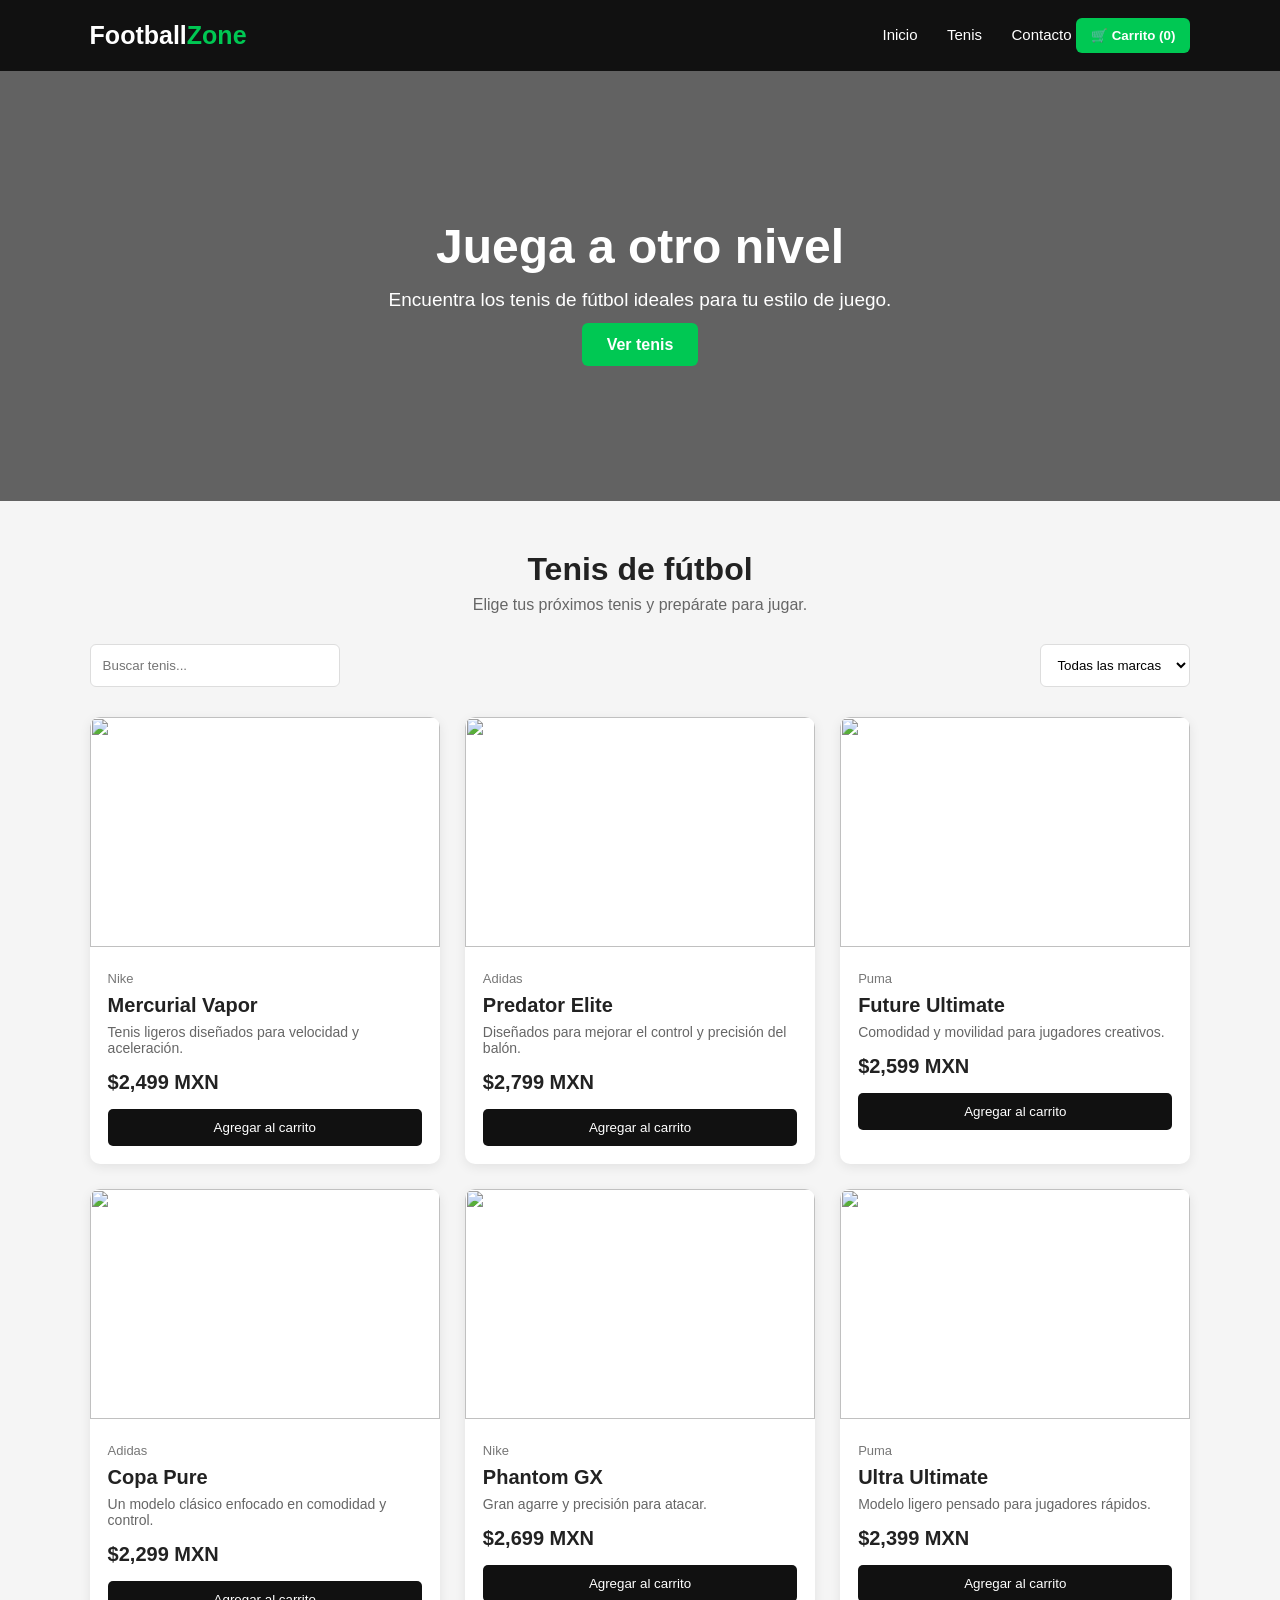
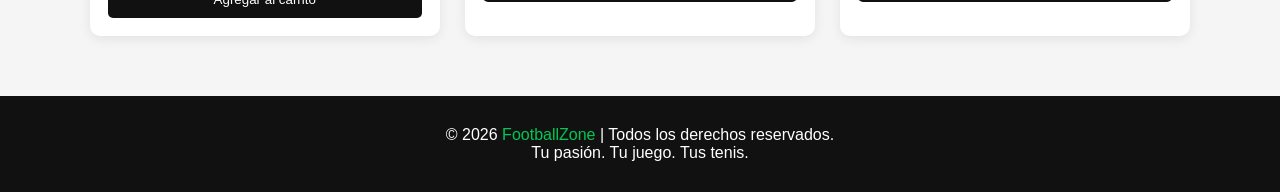
==== index.html @ 79f93917 "index.html" ====
<!DOCTYPE html>
<html lang="es">
<head>
    <meta charset="UTF-8">
    <meta name="viewport" content="width=device-width, initial-scale=1.0">
    <title>Football Zone | Tenis de Fútbol</title>

    <style>
        * {
            margin: 0;
            padding: 0;
            box-sizing: border-box;
            font-family: Arial, Helvetica, sans-serif;
        }

        body {
            background-color: #f5f5f5;
            color: #222;
        }

        /* NAVBAR */
        header {
            background-color: #111;
            color: white;
            padding: 18px 7%;
            display: flex;
            justify-content: space-between;
            align-items: center;
            position: sticky;
            top: 0;
            z-index: 100;
        }

        .logo {
            font-size: 25px;
            font-weight: bold;
        }

        .logo span {
            color: #00c853;
        }

        nav a {
            color: white;
            text-decoration: none;
            margin-left: 25px;
            font-size: 15px;
        }

        nav a:hover {
            color: #00c853;
        }

        .cart-button {
            background-color: #00c853;
            border: none;
            color: white;
            padding: 10px 15px;
            border-radius: 6px;
            cursor: pointer;
            font-weight: bold;
        }

        /* HERO */
        .hero {
            background: linear-gradient(rgba(0,0,0,.6), rgba(0,0,0,.6)),
            url("https://images.unsplash.com/photo-1579952363873-27f3bade9f55?auto=format&fit=crop&w=1600&q=80");

            background-size: cover;
            background-position: center;
            height: 430px;

            display: flex;
            align-items: center;
            justify-content: center;
            text-align: center;
            color: white;
        }

        .hero-content h1 {
            font-size: 48px;
            margin-bottom: 15px;
        }

        .hero-content p {
            font-size: 19px;
            margin-bottom: 25px;
        }

        .hero-button {
            background-color: #00c853;
            color: white;
            padding: 13px 25px;
            border: none;
            border-radius: 6px;
            text-decoration: none;
            font-weight: bold;
        }

        /* PRODUCTOS */
        .container {
            width: 86%;
            max-width: 1200px;
            margin: 50px auto;
        }

        .section-title {
            text-align: center;
            margin-bottom: 30px;
        }

        .section-title h2 {
            font-size: 32px;
        }

        .section-title p {
            color: #666;
            margin-top: 8px;
        }

        /* FILTROS */
        .filters {
            display: flex;
            justify-content: space-between;
            gap: 15px;
            margin-bottom: 30px;
            flex-wrap: wrap;
        }

        .filters input,
        .filters select {
            padding: 12px;
            border: 1px solid #ddd;
            border-radius: 6px;
            background: white;
        }

        .filters input {
            width: 250px;
        }

        /* GRID */
        .products {
            display: grid;
            grid-template-columns: repeat(3, 1fr);
            gap: 25px;
        }

        .product {
            background-color: white;
            border-radius: 10px;
            overflow: hidden;
            box-shadow: 0 3px 12px rgba(0,0,0,.08);
            transition: .3s;
        }

        .product:hover {
            transform: translateY(-5px);
        }

        .product img {
            width: 100%;
            height: 230px;
            object-fit: cover;
        }

        .product-info {
            padding: 18px;
        }

        .brand {
            color: #777;
            font-size: 13px;
        }

        .product h3 {
            margin: 7px 0;
            font-size: 20px;
        }

        .description {
            color: #666;
            font-size: 14px;
            margin-bottom: 15px;
        }

        .price {
            font-size: 20px;
            font-weight: bold;
            margin-bottom: 15px;
        }

        .add-button {
            width: 100%;
            padding: 11px;
            background-color: #111;
            color: white;
            border: none;
            border-radius: 5px;
            cursor: pointer;
        }

        .add-button:hover {
            background-color: #00c853;
        }

        /* CARRITO */
        .cart {
            position: fixed;
            right: -400px;
            top: 0;
            width: 360px;
            height: 100%;
            background: white;
            z-index: 200;
            padding: 25px;
            box-shadow: -4px 0 15px rgba(0,0,0,.2);
            transition: .3s;
            overflow-y: auto;
        }

        .cart.active {
            right: 0;
        }

        .cart-header {
            display: flex;
            justify-content: space-between;
            align-items: center;
            margin-bottom: 25px;
        }

        .close-cart {
            background: none;
            border: none;
            font-size: 25px;
            cursor: pointer;
        }

        .cart-item {
            border-bottom: 1px solid #ddd;
            padding: 15px 0;
        }

        .cart-item h4 {
            margin-bottom: 7px;
        }

        .remove {
            background: #e53935;
            color: white;
            border: none;
            padding: 5px 9px;
            border-radius: 4px;
            cursor: pointer;
            margin-top: 8px;
        }

        .cart-total {
            font-size: 22px;
            font-weight: bold;
            margin: 25px 0;
        }

        .checkout {
            width: 100%;
            padding: 13px;
            border: none;
            background: #00c853;
            color: white;
            font-weight: bold;
            border-radius: 6px;
            cursor: pointer;
        }

        /* FOOTER */
        footer {
            background-color: #111;
            color: white;
            text-align: center;
            padding: 30px;
            margin-top: 60px;
        }

        footer span {
            color: #00c853;
        }

        /* RESPONSIVE */
        @media (max-width: 900px) {
            .products {
                grid-template-columns: repeat(2, 1fr);
            }
        }

        @media (max-width: 600px) {
            header {
                flex-direction: column;
                gap: 15px;
            }

            nav a {
                margin: 0 7px;
            }

            .hero-content h1 {
                font-size: 34px;
            }

            .products {
                grid-template-columns: 1fr;
            }

            .filters input {
                width: 100%;
            }

            .cart {
                width: 100%;
            }
        }
    </style>
</head>

<body>

    <!-- NAVBAR -->
    <header>
        <div class="logo">
            Football<span>Zone</span>
        </div>

        <nav>
            <a href="#inicio">Inicio</a>
            <a href="#productos">Tenis</a>
            <a href="#contacto">Contacto</a>
            <button class="cart-button" onclick="openCart()">
                🛒 Carrito (<span id="cart-count">0</span>)
            </button>
        </nav>
    </header>

    <!-- HERO -->
    <section class="hero" id="inicio">
        <div class="hero-content">
            <h1>Juega a otro nivel</h1>
            <p>Encuentra los tenis de fútbol ideales para tu estilo de juego.</p>
            <a href="#productos" class="hero-button">
                Ver tenis
            </a>
        </div>
    </section>

    <!-- PRODUCTOS -->
    <main class="container" id="productos">

        <div class="section-title">
            <h2>Tenis de fútbol</h2>
            <p>Elige tus próximos tenis y prepárate para jugar.</p>
        </div>

        <!-- FILTROS -->
        <div class="filters">

            <input
                type="text"
                id="search"
                placeholder="Buscar tenis..."
                onkeyup="filterProducts()"
            >

            <select id="brandFilter" onchange="filterProducts()">
                <option value="all">Todas las marcas</option>
                <option value="Nike">Nike</option>
                <option value="Adidas">Adidas</option>
                <option value="Puma">Puma</option>
            </select>

        </div>

        <!-- PRODUCTOS -->
        <div class="products" id="product-list">

            <div class="product" data-brand="Nike" data-name="Mercurial Vapor">
                <img src="https://images.unsplash.com/photo-1511886929837-354d827aae26?auto=format&fit=crop&w=800&q=80">

                <div class="product-info">
                    <span class="brand">Nike</span>
                    <h3>Mercurial Vapor</h3>

                    <p class="description">
                        Tenis ligeros diseñados para velocidad y aceleración.
                    </p>

                    <div class="price">$2,499 MXN</div>

                    <button class="add-button"
                        onclick="addToCart('Nike Mercurial Vapor', 2499)">
                        Agregar al carrito
                    </button>
                </div>
            </div>


            <div class="product" data-brand="Adidas" data-name="Predator Elite">
                <img src="https://images.unsplash.com/photo-1517466787929-bc90951d0974?auto=format&fit=crop&w=800&q=80">

                <div class="product-info">
                    <span class="brand">Adidas</span>
                    <h3>Predator Elite</h3>

                    <p class="description">
                        Diseñados para mejorar el control y precisión del balón.
                    </p>

                    <div class="price">$2,799 MXN</div>

                    <button class="add-button"
                        onclick="addToCart('Adidas Predator Elite', 2799)">
                        Agregar al carrito
                    </button>
                </div>
            </div>


            <div class="product" data-brand="Puma" data-name="Future Ultimate">
                <img src="https://images.unsplash.com/photo-1553778263-73a83bab9b0c?auto=format&fit=crop&w=800&q=80">

                <div class="product-info">
                    <span class="brand">Puma</span>
                    <h3>Future Ultimate</h3>

                    <p class="description">
                        Comodidad y movilidad para jugadores creativos.
                    </p>

                    <div class="price">$2,599 MXN</div>

                    <button class="add-button"
                        onclick="addToCart('Puma Future Ultimate', 2599)">
                        Agregar al carrito
                    </button>
                </div>
            </div>


            <div class="product" data-brand="Adidas" data-name="Copa Pure">
                <img src="https://images.unsplash.com/photo-1551958219-acbc608c6377?auto=format&fit=crop&w=800&q=80">

                <div class="product-info">
                    <span class="brand">Adidas</span>
                    <h3>Copa Pure</h3>

                    <p class="description">
                        Un modelo clásico enfocado en comodidad y control.
                    </p>

                    <div class="price">$2,299 MXN</div>

                    <button class="add-button"
                        onclick="addToCart('Adidas Copa Pure', 2299)">
                        Agregar al carrito
                    </button>
                </div>
            </div>


            <div class="product" data-brand="Nike" data-name="Phantom GX">
                <img src="https://images.unsplash.com/photo-1579952363873-27f3bade9f55?auto=format&fit=crop&w=800&q=80">

                <div class="product-info">
                    <span class="brand">Nike</span>
                    <h3>Phantom GX</h3>

                    <p class="description">
                        Gran agarre y precisión para atacar.
                    </p>

                    <div class="price">$2,699 MXN</div>

                    <button class="add-button"
                        onclick="addToCart('Nike Phantom GX', 2699)">
                        Agregar al carrito
                    </button>
                </div>
            </div>


            <div class="product" data-brand="Puma" data-name="Ultra Ultimate">
                <img src="https://images.unsplash.com/photo-1431324155629-1a6deb1dec8d?auto=format&fit=crop&w=800&q=80">

                <div class="product-info">
                    <span class="brand">Puma</span>
                    <h3>Ultra Ultimate</h3>

                    <p class="description">
                        Modelo ligero pensado para jugadores rápidos.
                    </p>

                    <div class="price">$2,399 MXN</div>

                    <button class="add-button"
                        onclick="addToCart('Puma Ultra Ultimate', 2399)">
                        Agregar al carrito
                    </button>
                </div>
            </div>

        </div>
    </main>


    <!-- CARRITO -->
    <aside class="cart" id="cart">

        <div class="cart-header">
            <h2>Tu carrito</h2>

            <button class="close-cart" onclick="closeCart()">
                ×
            </button>
        </div>

        <div id="cart-items">
            <p>Tu carrito está vacío.</p>
        </div>

        <div class="cart-total">
            Total: $<span id="cart-total">0</span> MXN
        </div>

        <button class="checkout" onclick="checkout()">
            Finalizar compra
        </button>

    </aside>


    <!-- FOOTER -->
    <footer id="contacto">
        <p>© 2026 <span>FootballZone</span> | Todos los derechos reservados.</p>
        <p>Tu pasión. Tu juego. Tus tenis.</p>
    </footer>


    <script>

        // CARRITO
        let cart = [];

        function addToCart(name, price) {

            cart.push({
                name: name,
                price: price
            });

            updateCart();

            alert(name + " fue agregado al carrito.");
        }


        function updateCart() {

            const cartItems = document.getElementById("cart-items");
            const cartCount = document.getElementById("cart-count");
            const cartTotal = document.getElementById("cart-total");

            cartItems.innerHTML = "";

            let total = 0;

            if (cart.length === 0) {

                cartItems.innerHTML =
                    "<p>Tu carrito está vacío.</p>";

            } else {

                cart.forEach((item, index) => {

                    total += item.price;

                    cartItems.innerHTML += `
                        <div class="cart-item">

                            <h4>${item.name}</h4>

                            <p>$${item.price.toLocaleString()} MXN</p>

                            <button
                                class="remove"
                                onclick="removeFromCart(${index})">
                                Eliminar
                            </button>

                        </div>
                    `;

                });

            }

            cartCount.textContent = cart.length;

            cartTotal.textContent =
                total.toLocaleString();
        }


        function removeFromCart(index) {

            cart.splice(index, 1);

            updateCart();
        }


        function openCart() {

            document
                .getElementById("cart")
                .classList.add("active");

        }


        function closeCart() {

            document
                .getElementById("cart")
                .classList.remove("active");

        }


        function checkout() {

            if (cart.length === 0) {

                alert("Tu carrito está vacío.");

                return;
            }

            alert(
                "¡Gracias por tu compra! ⚽\n\n" +
                "Tu pedido ha sido registrado."
            );

            cart = [];

            updateCart();

            closeCart();
        }


        // BUSCADOR Y FILTRO
        function filterProducts() {

            const search =
                document
                .getElementById("search")
                .value
                .toLowerCase();

            const brand =
                document
                .getElementById("brandFilter")
                .value;

            const products =
                document.querySelectorAll(".product");


            products.forEach(product => {

                const name =
                    product.dataset.name.toLowerCase();

                const productBrand =
                    product.dataset.brand;


                const matchesSearch =
                    name.includes(search);

                const matchesBrand =
                    brand === "all" ||
                    productBrand === brand;


                if (matchesSearch && matchesBrand) {

                    product.style.display = "block";

                } else {

                    product.style.display = "none";

                }

            });

        }

    </script>

</body>
</html>
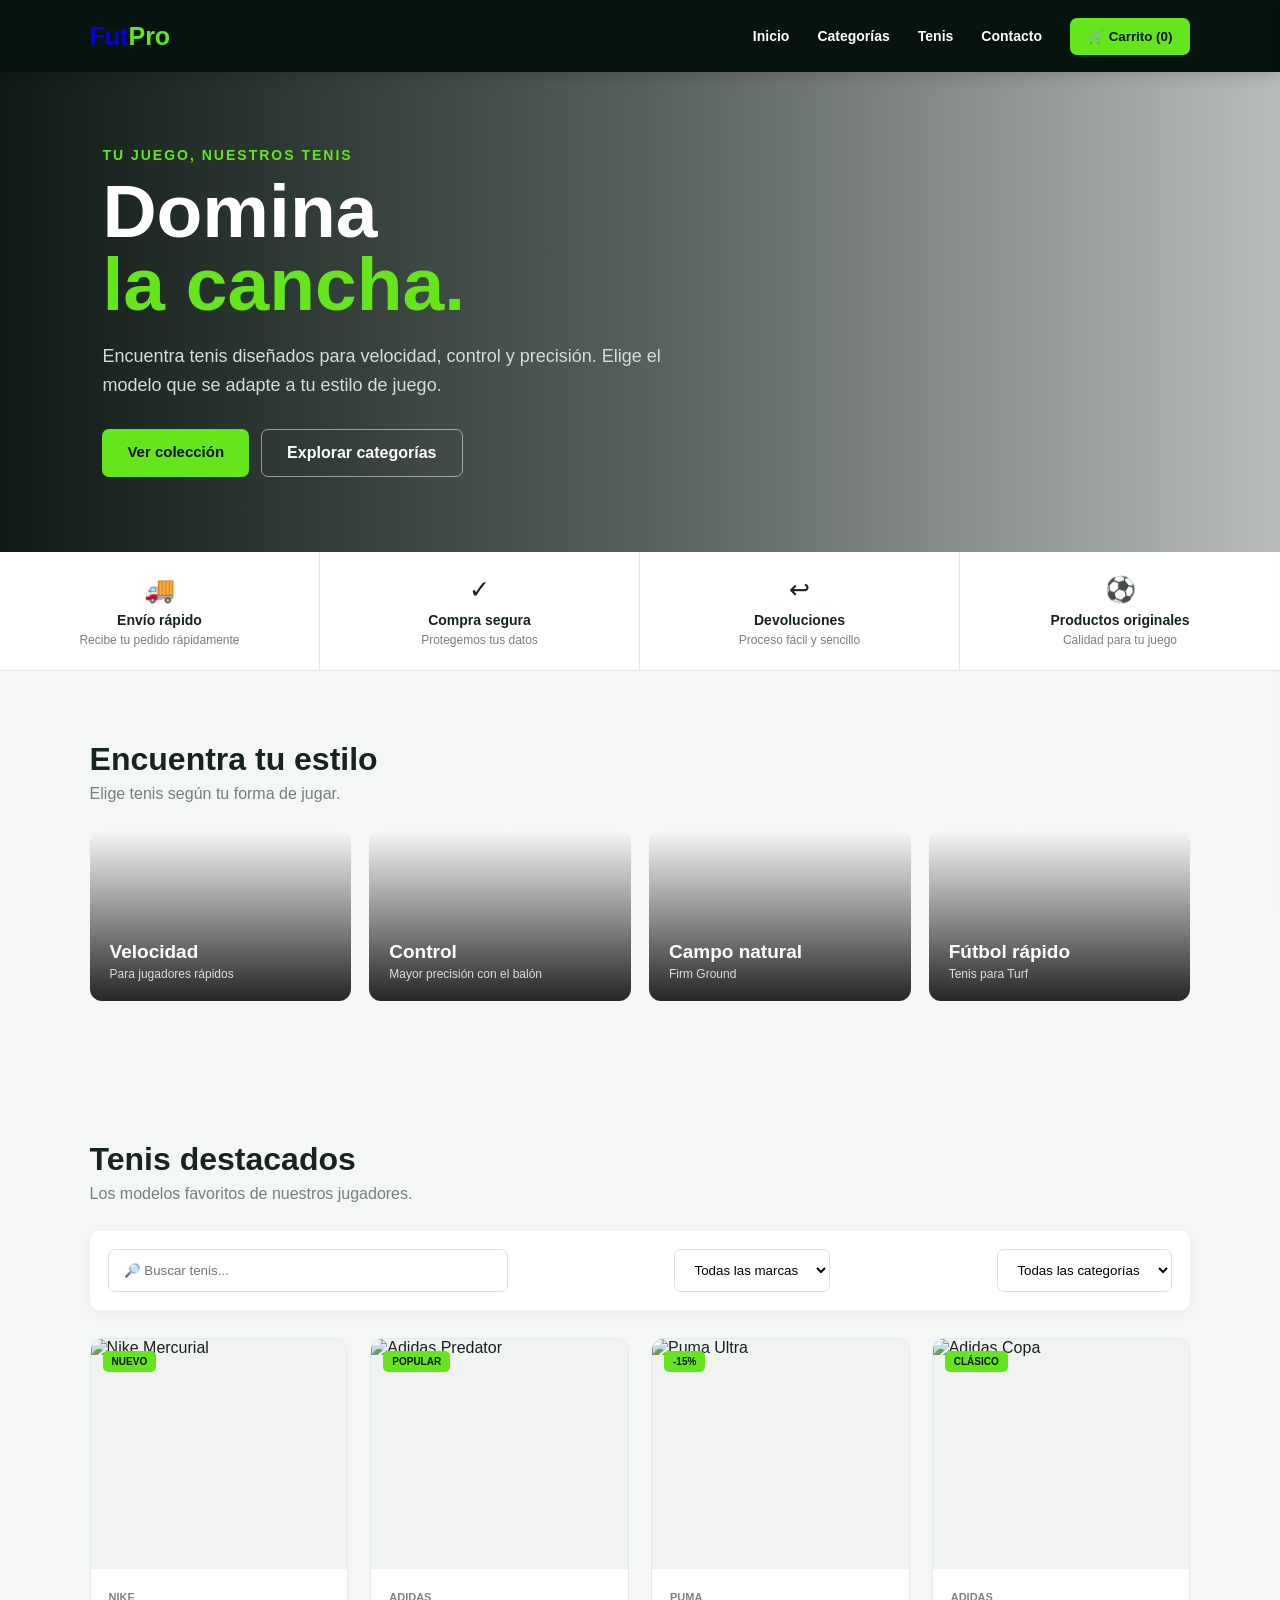
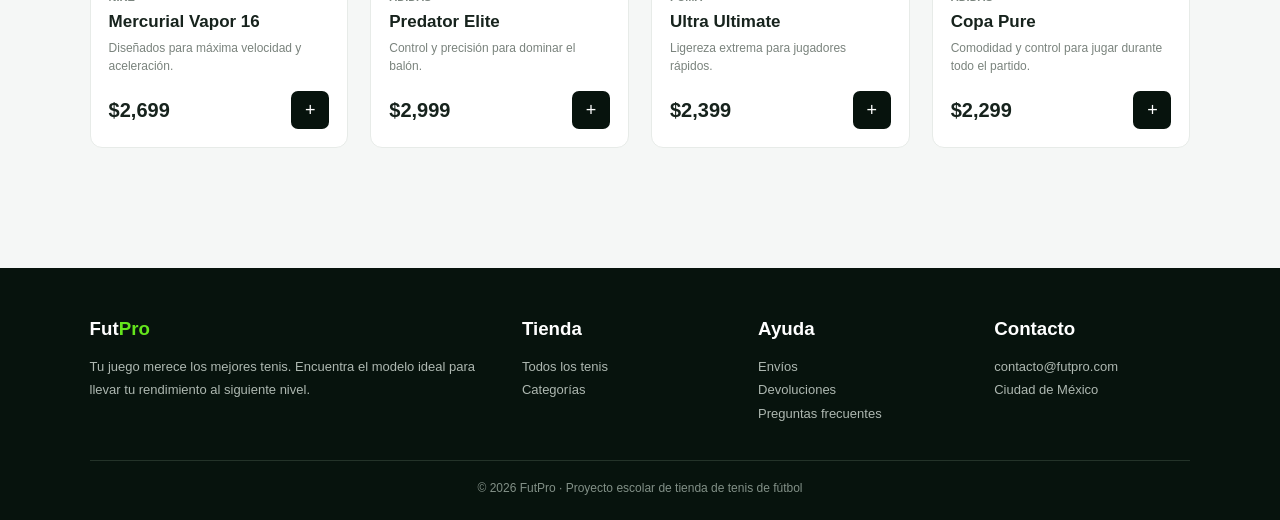
==== commit 27be7a58: "index.html" ====
--- a/index.html
+++ b/index.html
@@ -3,9 +3,15 @@
 <head>
     <meta charset="UTF-8">
     <meta name="viewport" content="width=device-width, initial-scale=1.0">
-    <title>Football Zone | Tenis de Fútbol</title>
+
+    <title>FutPro | Tenis de Fútbol</title>
 
     <style>
+
+        /* =========================
+           CONFIGURACIÓN GENERAL
+        ========================== */
+
         * {
             margin: 0;
             padding: 0;
@@ -13,213 +19,762 @@
             font-family: Arial, Helvetica, sans-serif;
         }
 
+        html {
+            scroll-behavior: smooth;
+        }
+
         body {
-            background-color: #f5f5f5;
-            color: #222;
-        }
-
-        /* NAVBAR */
+            background: #f5f7f6;
+            color: #17231d;
+        }
+
+        button {
+            cursor: pointer;
+        }
+
+        a {
+            text-decoration: none;
+        }
+
+
+        /* =========================
+           NAVBAR
+        ========================== */
+
         header {
-            background-color: #111;
+            height: 72px;
+            background: #07130d;
             color: white;
-            padding: 18px 7%;
+
+            display: flex;
+            align-items: center;
+            justify-content: space-between;
+
+            padding: 0 7%;
+
+            position: sticky;
+            top: 0;
+            z-index: 1000;
+
+            box-shadow: 0 3px 15px rgba(0,0,0,.15);
+        }
+
+        .logo {
+            font-size: 25px;
+            font-weight: 800;
+        }
+
+        .logo span {
+            color: #64e51c;
+        }
+
+        nav {
+            display: flex;
+            align-items: center;
+            gap: 28px;
+        }
+
+        nav a {
+            color: white;
+            font-size: 14px;
+            font-weight: 600;
+        }
+
+        nav a:hover {
+            color: #64e51c;
+        }
+
+        .cart-btn {
+            background: #64e51c;
+            border: none;
+            color: #07130d;
+
+            padding: 11px 18px;
+            border-radius: 7px;
+
+            font-weight: 800;
+        }
+
+        .cart-btn:hover {
+            background: #4dcc0c;
+        }
+
+
+        /* =========================
+           HERO
+        ========================== */
+
+        .hero {
+            min-height: 480px;
+
+            background:
+                linear-gradient(
+                    90deg,
+                    rgba(2,14,8,.95),
+                    rgba(2,14,8,.65),
+                    rgba(2,14,8,.25)
+                ),
+                url("https://images.unsplash.com/photo-1517466787929-bc90951d0974?auto=format&fit=crop&w=1800&q=85");
+
+            background-size: cover;
+            background-position: center;
+
+            display: flex;
+            align-items: center;
+
+            padding: 50px 8%;
+        }
+
+        .hero-content {
+            max-width: 580px;
+            color: white;
+        }
+
+        .hero-small {
+            color: #64e51c;
+            font-size: 14px;
+            font-weight: bold;
+            letter-spacing: 2px;
+            margin-bottom: 12px;
+        }
+
+        .hero h1 {
+            font-size: clamp(42px, 6vw, 75px);
+            line-height: .98;
+            margin-bottom: 20px;
+        }
+
+        .hero h1 span {
+            color: #64e51c;
+        }
+
+        .hero p {
+            color: #d6ddd8;
+            font-size: 18px;
+            line-height: 1.6;
+            margin-bottom: 30px;
+        }
+
+        .hero-buttons {
+            display: flex;
+            gap: 12px;
+            flex-wrap: wrap;
+        }
+
+        .primary-btn {
+            background: #64e51c;
+            color: #07130d;
+
+            border: none;
+            padding: 14px 25px;
+
+            border-radius: 7px;
+
+            font-weight: 800;
+            font-size: 15px;
+        }
+
+        .primary-btn:hover {
+            transform: translateY(-2px);
+            background: #78f631;
+        }
+
+        .secondary-btn {
+            background: transparent;
+            color: white;
+
+            border: 1px solid rgba(255,255,255,.5);
+
+            padding: 14px 25px;
+            border-radius: 7px;
+
+            font-weight: 700;
+        }
+
+
+        /* =========================
+           BENEFICIOS
+        ========================== */
+
+        .benefits {
+            background: white;
+
+            display: grid;
+            grid-template-columns: repeat(4,1fr);
+
+            border-bottom: 1px solid #e5e8e6;
+        }
+
+        .benefit {
+            padding: 23px;
+
+            text-align: center;
+
+            border-right: 1px solid #e5e8e6;
+        }
+
+        .benefit:last-child {
+            border-right: none;
+        }
+
+        .benefit-icon {
+            font-size: 25px;
+            margin-bottom: 8px;
+        }
+
+        .benefit h4 {
+            font-size: 14px;
+            margin-bottom: 5px;
+        }
+
+        .benefit p {
+            color: #758078;
+            font-size: 12px;
+        }
+
+
+        /* =========================
+           CONTENEDOR
+        ========================== */
+
+        .container {
+            width: 86%;
+            max-width: 1250px;
+            margin: auto;
+        }
+
+        .section {
+            padding: 70px 0;
+        }
+
+        .section-header {
             display: flex;
             justify-content: space-between;
-            align-items: center;
-            position: sticky;
-            top: 0;
-            z-index: 100;
-        }
-
-        .logo {
-            font-size: 25px;
-            font-weight: bold;
-        }
-
-        .logo span {
-            color: #00c853;
-        }
-
-        nav a {
-            color: white;
-            text-decoration: none;
-            margin-left: 25px;
-            font-size: 15px;
-        }
-
-        nav a:hover {
-            color: #00c853;
-        }
-
-        .cart-button {
-            background-color: #00c853;
-            border: none;
-            color: white;
-            padding: 10px 15px;
-            border-radius: 6px;
-            cursor: pointer;
-            font-weight: bold;
-        }
-
-        /* HERO */
-        .hero {
-            background: linear-gradient(rgba(0,0,0,.6), rgba(0,0,0,.6)),
-            url("https://images.unsplash.com/photo-1579952363873-27f3bade9f55?auto=format&fit=crop&w=1600&q=80");
+            align-items: end;
+
+            margin-bottom: 28px;
+        }
+
+        .section-header h2 {
+            font-size: 32px;
+        }
+
+        .section-header p {
+            color: #748078;
+            margin-top: 7px;
+        }
+
+
+        /* =========================
+           CATEGORÍAS
+        ========================== */
+
+        .categories {
+            display: grid;
+            grid-template-columns: repeat(4,1fr);
+            gap: 18px;
+        }
+
+        .category {
+            height: 170px;
+
+            border-radius: 12px;
+            overflow: hidden;
+
+            position: relative;
 
             background-size: cover;
             background-position: center;
-            height: 430px;
+
+            display: flex;
+            align-items: end;
+
+            padding: 20px;
+
+            color: white;
+
+            transition: .3s;
+        }
+
+        .category::after {
+            content: "";
+
+            position: absolute;
+            inset: 0;
+
+            background: linear-gradient(
+                transparent,
+                rgba(0,0,0,.85)
+            );
+        }
+
+        .category-content {
+            position: relative;
+            z-index: 2;
+        }
+
+        .category h3 {
+            font-size: 19px;
+            margin-bottom: 4px;
+        }
+
+        .category p {
+            font-size: 12px;
+            color: #ddd;
+        }
+
+        .category:hover {
+            transform: translateY(-5px);
+        }
+
+        .cat-speed {
+            background-image: url("https://images.unsplash.com/photo-1553778263-73a83bab9b0c?auto=format&fit=crop&w=800&q=80");
+        }
+
+        .cat-control {
+            background-image: url("https://images.unsplash.com/photo-1579952363873-27f3bade9f55?auto=format&fit=crop&w=800&q=80");
+        }
+
+        .cat-fg {
+            background-image: url("https://images.unsplash.com/photo-1511886929837-354d827aae26?auto=format&fit=crop&w=800&q=80");
+        }
+
+        .cat-turf {
+            background-image: url("https://images.unsplash.com/photo-1431324155629-1a6deb1dec8d?auto=format&fit=crop&w=800&q=80");
+        }
+
+
+        /* =========================
+           FILTROS
+        ========================== */
+
+        .filters {
+            background: white;
+
+            padding: 18px;
+
+            border-radius: 10px;
+
+            display: flex;
+            justify-content: space-between;
+            gap: 15px;
+
+            margin-bottom: 28px;
+
+            box-shadow: 0 3px 15px rgba(0,0,0,.04);
+        }
+
+        .search {
+            flex: 1;
+            max-width: 400px;
+
+            border: 1px solid #dce2de;
+            border-radius: 7px;
+
+            padding: 12px 15px;
+
+            outline: none;
+        }
+
+        .search:focus {
+            border-color: #64e51c;
+        }
+
+        .filter {
+            border: 1px solid #dce2de;
+            background: white;
+
+            border-radius: 7px;
+
+            padding: 12px 15px;
+        }
+
+
+        /* =========================
+           PRODUCTOS
+        ========================== */
+
+        .products {
+            display: grid;
+            grid-template-columns: repeat(4,1fr);
+            gap: 22px;
+        }
+
+        .product {
+            background: white;
+
+            border-radius: 12px;
+            overflow: hidden;
+
+            border: 1px solid #e7ebe8;
+
+            transition: .3s;
+        }
+
+        .product:hover {
+            transform: translateY(-6px);
+
+            box-shadow: 0 12px 30px rgba(0,0,0,.09);
+        }
+
+        .product-image {
+            height: 230px;
+
+            background: #f1f3f2;
 
             display: flex;
             align-items: center;
             justify-content: center;
+
+            position: relative;
+
+            overflow: hidden;
+        }
+
+        .product-image img {
+            width: 100%;
+            height: 100%;
+
+            object-fit: cover;
+
+            transition: .4s;
+        }
+
+        .product:hover img {
+            transform: scale(1.05);
+        }
+
+        .tag {
+            position: absolute;
+            top: 12px;
+            left: 12px;
+
+            background: #64e51c;
+            color: #07130d;
+
+            padding: 5px 9px;
+
+            border-radius: 5px;
+
+            font-size: 10px;
+            font-weight: 800;
+
+            z-index: 2;
+        }
+
+        .product-info {
+            padding: 18px;
+        }
+
+        .brand {
+            color: #7b857f;
+            font-size: 11px;
+            text-transform: uppercase;
+            font-weight: bold;
+        }
+
+        .product h3 {
+            font-size: 17px;
+            margin: 7px 0;
+        }
+
+        .product-description {
+            color: #7a837d;
+            font-size: 12px;
+            line-height: 1.5;
+
+            min-height: 37px;
+        }
+
+        .product-bottom {
+            display: flex;
+            align-items: center;
+            justify-content: space-between;
+
+            margin-top: 15px;
+        }
+
+        .price {
+            font-size: 20px;
+            font-weight: 900;
+        }
+
+        .add {
+            background: #07130d;
+            color: white;
+
+            border: none;
+
+            width: 38px;
+            height: 38px;
+
+            border-radius: 7px;
+
+            font-size: 18px;
+        }
+
+        .add:hover {
+            background: #64e51c;
+            color: #07130d;
+        }
+
+
+        /* =========================
+           PRODUCT DETAIL
+        ========================== */
+
+        #product-page {
+            display: none;
+            padding: 50px 0 80px;
+        }
+
+        .back {
+            border: none;
+            background: none;
+
+            color: #526057;
+
+            margin-bottom: 25px;
+
+            font-weight: bold;
+        }
+
+        .detail {
+            background: white;
+
+            border-radius: 15px;
+
+            padding: 30px;
+
+            display: grid;
+            grid-template-columns: 1fr 1fr;
+
+            gap: 50px;
+
+            box-shadow: 0 5px 25px rgba(0,0,0,.05);
+        }
+
+        .detail-image {
+            height: 470px;
+
+            background: #f1f3f2;
+
+            border-radius: 12px;
+
+            overflow: hidden;
+        }
+
+        .detail-image img {
+            width: 100%;
+            height: 100%;
+            object-fit: cover;
+        }
+
+        .detail-info {
+            padding: 20px 0;
+        }
+
+        .detail-brand {
+            color: #64c923;
+
+            text-transform: uppercase;
+
+            font-weight: 800;
+
+            font-size: 13px;
+        }
+
+        .detail-info h1 {
+            font-size: 42px;
+            margin: 10px 0;
+        }
+
+        .detail-price {
+            font-size: 32px;
+            font-weight: 900;
+
+            margin: 20px 0;
+        }
+
+        .detail-description {
+            color: #69736c;
+            line-height: 1.7;
+
+            margin-bottom: 25px;
+        }
+
+        .sizes-title {
+            font-weight: bold;
+            margin-bottom: 12px;
+        }
+
+        .sizes {
+            display: flex;
+            gap: 8px;
+            flex-wrap: wrap;
+
+            margin-bottom: 25px;
+        }
+
+        .size {
+            width: 48px;
+            height: 42px;
+
+            border: 1px solid #ccd4cf;
+            background: white;
+
+            border-radius: 6px;
+        }
+
+        .size:hover,
+        .size.selected {
+            background: #07130d;
+            color: white;
+            border-color: #07130d;
+        }
+
+        .buy-button {
+            width: 100%;
+
+            padding: 16px;
+
+            border: none;
+
+            background: #64e51c;
+            color: #07130d;
+
+            border-radius: 8px;
+
+            font-size: 16px;
+            font-weight: 900;
+        }
+
+
+        /* =========================
+           CHECKOUT / ÉXITO
+        ========================== */
+
+        #success-page {
+            display: none;
+
+            padding: 80px 20px;
+
+            min-height: 650px;
+
             text-align: center;
-            color: white;
-        }
-
-        .hero-content h1 {
-            font-size: 48px;
-            margin-bottom: 15px;
-        }
-
-        .hero-content p {
-            font-size: 19px;
-            margin-bottom: 25px;
-        }
-
-        .hero-button {
-            background-color: #00c853;
-            color: white;
-            padding: 13px 25px;
-            border: none;
-            border-radius: 6px;
-            text-decoration: none;
-            font-weight: bold;
-        }
-
-        /* PRODUCTOS */
-        .container {
-            width: 86%;
-            max-width: 1200px;
-            margin: 50px auto;
-        }
-
-        .section-title {
-            text-align: center;
-            margin-bottom: 30px;
-        }
-
-        .section-title h2 {
-            font-size: 32px;
-        }
-
-        .section-title p {
-            color: #666;
-            margin-top: 8px;
-        }
-
-        /* FILTROS */
-        .filters {
+        }
+
+        .success-card {
+            max-width: 700px;
+
+            margin: auto;
+
+            background: white;
+
+            padding: 55px 35px;
+
+            border-radius: 15px;
+
+            box-shadow: 0 5px 25px rgba(0,0,0,.06);
+        }
+
+        .success-icon {
+            width: 75px;
+            height: 75px;
+
+            background: #dfffd0;
+
+            color: #38a80a;
+
+            border-radius: 50%;
+
+            display: flex;
+            align-items: center;
+            justify-content: center;
+
+            font-size: 38px;
+
+            margin: auto auto 20px;
+        }
+
+        .success-card h1 {
+            font-size: 34px;
+            margin-bottom: 10px;
+        }
+
+        .success-card p {
+            color: #69736c;
+            line-height: 1.6;
+        }
+
+        .order-box {
+            background: #f3f6f4;
+
+            border-radius: 8px;
+
+            padding: 20px;
+
+            margin: 25px 0;
+
+            text-align: left;
+        }
+
+        .order-row {
             display: flex;
             justify-content: space-between;
-            gap: 15px;
-            margin-bottom: 30px;
-            flex-wrap: wrap;
-        }
-
-        .filters input,
-        .filters select {
-            padding: 12px;
-            border: 1px solid #ddd;
-            border-radius: 6px;
+
+            padding: 9px 0;
+
+            border-bottom: 1px solid #dfe5e1;
+        }
+
+        .order-row:last-child {
+            border-bottom: none;
+        }
+
+
+        /* =========================
+           CARRITO
+        ========================== */
+
+        .cart-overlay {
+            position: fixed;
+            inset: 0;
+
+            background: rgba(0,0,0,.45);
+
+            z-index: 1500;
+
+            display: none;
+        }
+
+        .cart-overlay.active {
+            display: block;
+        }
+
+        .cart-panel {
+            position: fixed;
+
+            right: -450px;
+            top: 0;
+
+            width: 420px;
+            height: 100vh;
+
             background: white;
-        }
-
-        .filters input {
-            width: 250px;
-        }
-
-        /* GRID */
-        .products {
-            display: grid;
-            grid-template-columns: repeat(3, 1fr);
-            gap: 25px;
-        }
-
-        .product {
-            background-color: white;
-            border-radius: 10px;
-            overflow: hidden;
-            box-shadow: 0 3px 12px rgba(0,0,0,.08);
-            transition: .3s;
-        }
-
-        .product:hover {
-            transform: translateY(-5px);
-        }
-
-        .product img {
-            width: 100%;
-            height: 230px;
-            object-fit: cover;
-        }
-
-        .product-info {
-            padding: 18px;
-        }
-
-        .brand {
-            color: #777;
-            font-size: 13px;
-        }
-
-        .product h3 {
-            margin: 7px 0;
-            font-size: 20px;
-        }
-
-        .description {
-            color: #666;
-            font-size: 14px;
-            margin-bottom: 15px;
-        }
-
-        .price {
-            font-size: 20px;
-            font-weight: bold;
-            margin-bottom: 15px;
-        }
-
-        .add-button {
-            width: 100%;
-            padding: 11px;
-            background-color: #111;
-            color: white;
-            border: none;
-            border-radius: 5px;
-            cursor: pointer;
-        }
-
-        .add-button:hover {
-            background-color: #00c853;
-        }
-
-        /* CARRITO */
-        .cart {
-            position: fixed;
-            right: -400px;
-            top: 0;
-            width: 360px;
-            height: 100%;
-            background: white;
-            z-index: 200;
+
+            z-index: 2000;
+
             padding: 25px;
-            box-shadow: -4px 0 15px rgba(0,0,0,.2);
-            transition: .3s;
+
+            transition: .35s;
+
+            box-shadow: -8px 0 30px rgba(0,0,0,.15);
+
             overflow-y: auto;
         }
 
-        .cart.active {
+        .cart-panel.active {
             right: 0;
         }
 
@@ -227,487 +782,1570 @@
             display: flex;
             justify-content: space-between;
             align-items: center;
-            margin-bottom: 25px;
-        }
-
-        .close-cart {
+
+            padding-bottom: 20px;
+
+            border-bottom: 1px solid #e5e9e6;
+        }
+
+        .close {
+            border: none;
             background: none;
+
+            font-size: 30px;
+        }
+
+        .cart-item {
+            display: flex;
+
+            justify-content: space-between;
+            gap: 15px;
+
+            padding: 18px 0;
+
+            border-bottom: 1px solid #e7ebe8;
+        }
+
+        .cart-item h4 {
+            margin-bottom: 6px;
+        }
+
+        .cart-item p {
+            color: #69736c;
+            font-size: 13px;
+        }
+
+        .remove {
             border: none;
-            font-size: 25px;
-            cursor: pointer;
-        }
-
-        .cart-item {
-            border-bottom: 1px solid #ddd;
-            padding: 15px 0;
-        }
-
-        .cart-item h4 {
-            margin-bottom: 7px;
-        }
-
-        .remove {
-            background: #e53935;
+            background: none;
+
+            color: #d33;
+
+            font-size: 12px;
+
+            margin-top: 8px;
+        }
+
+        .cart-total {
+            display: flex;
+            justify-content: space-between;
+
+            font-size: 22px;
+            font-weight: 900;
+
+            padding: 25px 0;
+        }
+
+
+        /* =========================
+           FOOTER
+        ========================== */
+
+        footer {
+            background: #07130d;
+
             color: white;
-            border: none;
-            padding: 5px 9px;
-            border-radius: 4px;
-            cursor: pointer;
-            margin-top: 8px;
-        }
-
-        .cart-total {
-            font-size: 22px;
-            font-weight: bold;
-            margin: 25px 0;
-        }
-
-        .checkout {
-            width: 100%;
-            padding: 13px;
-            border: none;
-            background: #00c853;
-            color: white;
-            font-weight: bold;
-            border-radius: 6px;
-            cursor: pointer;
-        }
-
-        /* FOOTER */
-        footer {
-            background-color: #111;
-            color: white;
+
+            padding: 50px 7% 25px;
+
+            margin-top: 50px;
+        }
+
+        .footer-content {
+            display: grid;
+            grid-template-columns: 2fr 1fr 1fr 1fr;
+
+            gap: 40px;
+
+            max-width: 1200px;
+            margin: auto;
+        }
+
+        footer h3 {
+            margin-bottom: 15px;
+        }
+
+        footer p,
+        footer a {
+            color: #aeb8b1;
+
+            font-size: 13px;
+
+            line-height: 1.8;
+        }
+
+        .footer-bottom {
+            max-width: 1200px;
+
+            margin: 35px auto 0;
+
+            padding-top: 20px;
+
+            border-top: 1px solid #243329;
+
             text-align: center;
-            padding: 30px;
-            margin-top: 60px;
-        }
-
-        footer span {
-            color: #00c853;
-        }
-
-        /* RESPONSIVE */
-        @media (max-width: 900px) {
+
+            color: #829087;
+
+            font-size: 12px;
+        }
+
+
+        /* =========================
+           RESPONSIVE
+        ========================== */
+
+        @media (max-width: 1000px) {
+
             .products {
-                grid-template-columns: repeat(2, 1fr);
+                grid-template-columns: repeat(2,1fr);
             }
-        }
-
-        @media (max-width: 600px) {
-            header {
-                flex-direction: column;
-                gap: 15px;
+
+            .categories {
+                grid-template-columns: repeat(2,1fr);
             }
 
-            nav a {
-                margin: 0 7px;
+            .benefits {
+                grid-template-columns: repeat(2,1fr);
             }
 
-            .hero-content h1 {
-                font-size: 34px;
-            }
-
-            .products {
+            .detail {
                 grid-template-columns: 1fr;
             }
 
-            .filters input {
+            .footer-content {
+                grid-template-columns: repeat(2,1fr);
+            }
+        }
+
+
+        @media (max-width: 650px) {
+
+            header {
+                padding: 0 20px;
+            }
+
+            nav a {
+                display: none;
+            }
+
+            .hero {
+                padding: 40px 25px;
+            }
+
+            .hero h1 {
+                font-size: 45px;
+            }
+
+            .products,
+            .categories {
+                grid-template-columns: 1fr;
+            }
+
+            .benefits {
+                grid-template-columns: 1fr 1fr;
+            }
+
+            .filters {
+                flex-direction: column;
+            }
+
+            .search {
+                max-width: none;
+            }
+
+            .detail {
+                padding: 15px;
+            }
+
+            .detail-image {
+                height: 320px;
+            }
+
+            .detail-info h1 {
+                font-size: 32px;
+            }
+
+            .cart-panel {
                 width: 100%;
             }
 
-            .cart {
-                width: 100%;
+            .footer-content {
+                grid-template-columns: 1fr;
             }
         }
+
     </style>
 </head>
 
+
 <body>
 
-    <!-- NAVBAR -->
-    <header>
-        <div class="logo">
-            Football<span>Zone</span>
+
+<!-- =========================
+     NAVBAR
+========================== -->
+
+<header>
+
+    <a href="#" class="logo" onclick="showHome()">
+        Fut<span>Pro</span>
+    </a>
+
+    <nav>
+
+        <a href="#" onclick="showHome()">Inicio</a>
+
+        <a href="#categorias">Categorías</a>
+
+        <a href="#productos">Tenis</a>
+
+        <a href="#contacto">Contacto</a>
+
+        <button class="cart-btn" onclick="openCart()">
+            🛒 Carrito (<span id="cart-count">0</span>)
+        </button>
+
+    </nav>
+
+</header>
+
+
+
+<!-- =========================
+     PÁGINA PRINCIPAL
+========================== -->
+
+<main id="home-page">
+
+
+    <!-- HERO -->
+
+    <section class="hero">
+
+        <div class="hero-content">
+
+            <div class="hero-small">
+                TU JUEGO, NUESTROS TENIS
+            </div>
+
+            <h1>
+                Domina<br>
+                <span>la cancha.</span>
+            </h1>
+
+            <p>
+                Encuentra tenis diseñados para velocidad,
+                control y precisión. Elige el modelo que
+                se adapte a tu estilo de juego.
+            </p>
+
+            <div class="hero-buttons">
+
+                <a href="#productos" class="primary-btn">
+                    Ver colección
+                </a>
+
+                <a href="#categorias" class="secondary-btn">
+                    Explorar categorías
+                </a>
+
+            </div>
+
         </div>
 
-        <nav>
-            <a href="#inicio">Inicio</a>
-            <a href="#productos">Tenis</a>
-            <a href="#contacto">Contacto</a>
-            <button class="cart-button" onclick="openCart()">
-                🛒 Carrito (<span id="cart-count">0</span>)
-            </button>
-        </nav>
-    </header>
-
-    <!-- HERO -->
-    <section class="hero" id="inicio">
-        <div class="hero-content">
-            <h1>Juega a otro nivel</h1>
-            <p>Encuentra los tenis de fútbol ideales para tu estilo de juego.</p>
-            <a href="#productos" class="hero-button">
-                Ver tenis
-            </a>
+    </section>
+
+
+
+    <!-- BENEFICIOS -->
+
+    <section class="benefits">
+
+        <div class="benefit">
+
+            <div class="benefit-icon">🚚</div>
+
+            <h4>Envío rápido</h4>
+
+            <p>Recibe tu pedido rápidamente</p>
+
         </div>
+
+
+        <div class="benefit">
+
+            <div class="benefit-icon">✓</div>
+
+            <h4>Compra segura</h4>
+
+            <p>Protegemos tus datos</p>
+
+        </div>
+
+
+        <div class="benefit">
+
+            <div class="benefit-icon">↩</div>
+
+            <h4>Devoluciones</h4>
+
+            <p>Proceso fácil y sencillo</p>
+
+        </div>
+
+
+        <div class="benefit">
+
+            <div class="benefit-icon">⚽</div>
+
+            <h4>Productos originales</h4>
+
+            <p>Calidad para tu juego</p>
+
+        </div>
+
     </section>
 
+
+
+    <!-- CATEGORÍAS -->
+
+    <section class="section" id="categorias">
+
+        <div class="container">
+
+            <div class="section-header">
+
+                <div>
+
+                    <h2>Encuentra tu estilo</h2>
+
+                    <p>
+                        Elige tenis según tu forma de jugar.
+                    </p>
+
+                </div>
+
+            </div>
+
+
+            <div class="categories">
+
+
+                <div class="category cat-speed"
+                     onclick="filterCategory('Velocidad')">
+
+                    <div class="category-content">
+
+                        <h3>Velocidad</h3>
+
+                        <p>Para jugadores rápidos</p>
+
+                    </div>
+
+                </div>
+
+
+                <div class="category cat-control"
+                     onclick="filterCategory('Control')">
+
+                    <div class="category-content">
+
+                        <h3>Control</h3>
+
+                        <p>Mayor precisión con el balón</p>
+
+                    </div>
+
+                </div>
+
+
+                <div class="category cat-fg"
+                     onclick="filterCategory('FG')">
+
+                    <div class="category-content">
+
+                        <h3>Campo natural</h3>
+
+                        <p>Firm Ground</p>
+
+                    </div>
+
+                </div>
+
+
+                <div class="category cat-turf"
+                     onclick="filterCategory('Turf')">
+
+                    <div class="category-content">
+
+                        <h3>Fútbol rápido</h3>
+
+                        <p>Tenis para Turf</p>
+
+                    </div>
+
+                </div>
+
+            </div>
+
+        </div>
+
+    </section>
+
+
+
     <!-- PRODUCTOS -->
-    <main class="container" id="productos">
-
-        <div class="section-title">
-            <h2>Tenis de fútbol</h2>
-            <p>Elige tus próximos tenis y prepárate para jugar.</p>
+
+    <section class="section" id="productos">
+
+        <div class="container">
+
+            <div class="section-header">
+
+                <div>
+
+                    <h2>Tenis destacados</h2>
+
+                    <p>
+                        Los modelos favoritos de nuestros jugadores.
+                    </p>
+
+                </div>
+
+            </div>
+
+
+            <div class="filters">
+
+                <input
+                    class="search"
+                    id="search"
+                    type="text"
+                    placeholder="🔎 Buscar tenis..."
+                    onkeyup="filterProducts()"
+                >
+
+
+                <select
+                    class="filter"
+                    id="brand"
+                    onchange="filterProducts()"
+                >
+
+                    <option value="all">
+                        Todas las marcas
+                    </option>
+
+                    <option value="Nike">
+                        Nike
+                    </option>
+
+                    <option value="Adidas">
+                        Adidas
+                    </option>
+
+                    <option value="Puma">
+                        Puma
+                    </option>
+
+                </select>
+
+
+                <select
+                    class="filter"
+                    id="category"
+                    onchange="filterProducts()"
+                >
+
+                    <option value="all">
+                        Todas las categorías
+                    </option>
+
+                    <option value="Velocidad">
+                        Velocidad
+                    </option>
+
+                    <option value="Control">
+                        Control
+                    </option>
+
+                    <option value="FG">
+                        FG
+                    </option>
+
+                    <option value="Turf">
+                        Turf
+                    </option>
+
+                </select>
+
+            </div>
+
+
+
+            <div class="products" id="products">
+
+
+                <!-- PRODUCTO 1 -->
+
+                <article
+                    class="product"
+                    data-brand="Nike"
+                    data-category="Velocidad"
+                    data-name="Mercurial Vapor 16"
+                >
+
+                    <div class="product-image">
+
+                        <span class="tag">
+                            NUEVO
+                        </span>
+
+                        <img
+                            src="https://images.unsplash.com/photo-1553778263-73a83bab9b0c?auto=format&fit=crop&w=900&q=85"
+                            alt="Nike Mercurial"
+                        >
+
+                    </div>
+
+
+                    <div class="product-info">
+
+                        <span class="brand">
+                            Nike
+                        </span>
+
+                        <h3>
+                            Mercurial Vapor 16
+                        </h3>
+
+                        <p class="product-description">
+                            Diseñados para máxima velocidad y aceleración.
+                        </p>
+
+
+                        <div class="product-bottom">
+
+                            <span class="price">
+                                $2,699
+                            </span>
+
+                            <button
+                                class="add"
+                                onclick="openProduct(
+                                    'Nike Mercurial Vapor 16',
+                                    'Nike',
+                                    2699,
+                                    'Velocidad',
+                                    'https://images.unsplash.com/photo-1553778263-73a83bab9b0c?auto=format&fit=crop&w=900&q=85'
+                                )"
+                            >
+                                +
+                            </button>
+
+                        </div>
+
+                    </div>
+
+                </article>
+
+
+
+                <!-- PRODUCTO 2 -->
+
+                <article
+                    class="product"
+                    data-brand="Adidas"
+                    data-category="Control"
+                    data-name="Predator Elite"
+                >
+
+                    <div class="product-image">
+
+                        <span class="tag">
+                            POPULAR
+                        </span>
+
+                        <img
+                            src="https://images.unsplash.com/photo-1579952363873-27f3bade9f55?auto=format&fit=crop&w=900&q=85"
+                            alt="Adidas Predator"
+                        >
+
+                    </div>
+
+
+                    <div class="product-info">
+
+                        <span class="brand">
+                            Adidas
+                        </span>
+
+                        <h3>
+                            Predator Elite
+                        </h3>
+
+                        <p class="product-description">
+                            Control y precisión para dominar el balón.
+                        </p>
+
+
+                        <div class="product-bottom">
+
+                            <span class="price">
+                                $2,999
+                            </span>
+
+                            <button
+                                class="add"
+                                onclick="openProduct(
+                                    'Adidas Predator Elite',
+                                    'Adidas',
+                                    2999,
+                                    'Control',
+                                    'https://images.unsplash.com/photo-1579952363873-27f3bade9f55?auto=format&fit=crop&w=900&q=85'
+                                )"
+                            >
+                                +
+                            </button>
+
+                        </div>
+
+                    </div>
+
+                </article>
+
+
+
+                <!-- PRODUCTO 3 -->
+
+                <article
+                    class="product"
+                    data-brand="Puma"
+                    data-category="Velocidad"
+                    data-name="Ultra Ultimate"
+                >
+
+                    <div class="product-image">
+
+                        <span class="tag">
+                            -15%
+                        </span>
+
+                        <img
+                            src="https://images.unsplash.com/photo-1511886929837-354d827aae26?auto=format&fit=crop&w=900&q=85"
+                            alt="Puma Ultra"
+                        >
+
+                    </div>
+
+
+                    <div class="product-info">
+
+                        <span class="brand">
+                            Puma
+                        </span>
+
+                        <h3>
+                            Ultra Ultimate
+                        </h3>
+
+                        <p class="product-description">
+                            Ligereza extrema para jugadores rápidos.
+                        </p>
+
+
+                        <div class="product-bottom">
+
+                            <span class="price">
+                                $2,399
+                            </span>
+
+                            <button
+                                class="add"
+                                onclick="openProduct(
+                                    'Puma Ultra Ultimate',
+                                    'Puma',
+                                    2399,
+                                    'Velocidad',
+                                    'https://images.unsplash.com/photo-1511886929837-354d827aae26?auto=format&fit=crop&w=900&q=85'
+                                )"
+                            >
+                                +
+                            </button>
+
+                        </div>
+
+                    </div>
+
+                </article>
+
+
+
+                <!-- PRODUCTO 4 -->
+
+                <article
+                    class="product"
+                    data-brand="Adidas"
+                    data-category="FG"
+                    data-name="Copa Pure"
+                >
+
+                    <div class="product-image">
+
+                        <span class="tag">
+                            CLÁSICO
+                        </span>
+
+                        <img
+                            src="https://images.unsplash.com/photo-1431324155629-1a6deb1dec8d?auto=format&fit=crop&w=900&q=85"
+                            alt="Adidas Copa"
+                        >
+
+                    </div>
+
+
+                    <div class="product-info">
+
+                        <span class="brand">
+                            Adidas
+                        </span>
+
+                        <h3>
+                            Copa Pure
+                        </h3>
+
+                        <p class="product-description">
+                            Comodidad y control para jugar durante todo el partido.
+                        </p>
+
+
+                        <div class="product-bottom">
+
+                            <span class="price">
+                                $2,299
+                            </span>
+
+                            <button
+                                class="add"
+                                onclick="openProduct(
+                                    'Adidas Copa Pure',
+                                    'Adidas',
+                                    2299,
+                                    'FG',
+                                    'https://images.unsplash.com/photo-1431324155629-1a6deb1dec8d?auto=format&fit=crop&w=900&q=85'
+                                )"
+                            >
+                                +
+                            </button>
+
+                        </div>
+
+                    </div>
+
+                </article>
+
+            </div>
+
         </div>
 
-        <!-- FILTROS -->
-        <div class="filters">
-
-            <input
-                type="text"
-                id="search"
-                placeholder="Buscar tenis..."
-                onkeyup="filterProducts()"
-            >
-
-            <select id="brandFilter" onchange="filterProducts()">
-                <option value="all">Todas las marcas</option>
-                <option value="Nike">Nike</option>
-                <option value="Adidas">Adidas</option>
-                <option value="Puma">Puma</option>
-            </select>
+    </section>
+
+</main>
+
+
+
+<!-- =========================
+     PRODUCT DETAIL
+========================== -->
+
+<section id="product-page">
+
+    <div class="container">
+
+        <button class="back" onclick="showHome()">
+            ← Volver a productos
+        </button>
+
+
+        <div class="detail">
+
+            <div class="detail-image">
+
+                <img id="detail-img" src="" alt="Producto">
+
+            </div>
+
+
+            <div class="detail-info">
+
+                <span
+                    class="detail-brand"
+                    id="detail-brand"
+                ></span>
+
+
+                <h1 id="detail-name">
+                    Producto
+                </h1>
+
+
+                <div
+                    class="detail-price"
+                    id="detail-price"
+                >
+                    $0
+                </div>
+
+
+                <p class="detail-description">
+
+                    Diseñado para jugadores que buscan
+                    rendimiento, comodidad y confianza
+                    en cada jugada.
+
+                    Su construcción permite moverte
+                    rápidamente y mantener un excelente
+                    contacto con el balón.
+
+                </p>
+
+
+                <div class="sizes-title">
+                    Selecciona tu talla
+                </div>
+
+
+                <div class="sizes">
+
+                    <button class="size"
+                        onclick="selectSize(this)">
+                        25
+                    </button>
+
+                    <button class="size"
+                        onclick="selectSize(this)">
+                        26
+                    </button>
+
+                    <button class="size"
+                        onclick="selectSize(this)">
+                        27
+                    </button>
+
+                    <button class="size"
+                        onclick="selectSize(this)">
+                        28
+                    </button>
+
+                    <button class="size"
+                        onclick="selectSize(this)">
+                        29
+                    </button>
+
+                </div>
+
+
+                <button
+                    class="buy-button"
+                    onclick="buyProduct()"
+                >
+                    Agregar al carrito
+                </button>
+
+            </div>
 
         </div>
 
-        <!-- PRODUCTOS -->
-        <div class="products" id="product-list">
-
-            <div class="product" data-brand="Nike" data-name="Mercurial Vapor">
-                <img src="https://images.unsplash.com/photo-1511886929837-354d827aae26?auto=format&fit=crop&w=800&q=80">
-
-                <div class="product-info">
-                    <span class="brand">Nike</span>
-                    <h3>Mercurial Vapor</h3>
-
-                    <p class="description">
-                        Tenis ligeros diseñados para velocidad y aceleración.
+    </div>
+
+</section>
+
+
+
+<!-- =========================
+     PÁGINA DE ÉXITO
+========================== -->
+
+<section id="success-page">
+
+    <div class="success-card">
+
+        <div class="success-icon">
+            ✓
+        </div>
+
+
+        <h1>
+            ¡Gracias por tu compra!
+        </h1>
+
+
+        <p>
+            Tu pedido fue recibido correctamente.
+            Hemos preparado tu información de compra.
+        </p>
+
+
+        <div class="order-box">
+
+            <div class="order-row">
+
+                <span>
+                    Número de pedido
+                </span>
+
+                <strong id="order-number">
+                    FP-000000
+                </strong>
+
+            </div>
+
+
+            <div class="order-row">
+
+                <span>
+                    Producto
+                </span>
+
+                <strong id="success-product">
+                    -
+                </strong>
+
+            </div>
+
+
+            <div class="order-row">
+
+                <span>
+                    Total
+                </span>
+
+                <strong id="success-total">
+                    $0
+                </strong>
+
+            </div>
+
+        </div>
+
+
+        <button
+            class="primary-btn"
+            onclick="showHome()"
+        >
+            Volver a la tienda
+        </button>
+
+    </div>
+
+</section>
+
+
+
+<!-- =========================
+     CARRITO
+========================== -->
+
+<div
+    class="cart-overlay"
+    id="cart-overlay"
+    onclick="closeCart()"
+></div>
+
+
+<aside
+    class="cart-panel"
+    id="cart-panel"
+>
+
+    <div class="cart-header">
+
+        <h2>
+            Tu carrito
+        </h2>
+
+        <button
+            class="close"
+            onclick="closeCart()"
+        >
+            ×
+        </button>
+
+    </div>
+
+
+    <div id="cart-items">
+
+        <p style="padding:25px 0;color:#777;">
+            Tu carrito está vacío.
+        </p>
+
+    </div>
+
+
+    <div class="cart-total">
+
+        <span>
+            Total
+        </span>
+
+        <span>
+            $<span id="cart-total">0</span>
+        </span>
+
+    </div>
+
+
+    <button
+        class="buy-button"
+        onclick="checkout()"
+    >
+        Finalizar compra
+    </button>
+
+</aside>
+
+
+
+<!-- =========================
+     FOOTER
+========================== -->
+
+<footer id="contacto">
+
+    <div class="footer-content">
+
+
+        <div>
+
+            <h3>
+                Fut<span style="color:#64e51c;">Pro</span>
+            </h3>
+
+            <p>
+                Tu juego merece los mejores tenis.
+                Encuentra el modelo ideal para llevar
+                tu rendimiento al siguiente nivel.
+            </p>
+
+        </div>
+
+
+        <div>
+
+            <h3>
+                Tienda
+            </h3>
+
+            <p>
+                <a href="#productos">
+                    Todos los tenis
+                </a>
+            </p>
+
+            <p>
+                <a href="#categorias">
+                    Categorías
+                </a>
+            </p>
+
+        </div>
+
+
+        <div>
+
+            <h3>
+                Ayuda
+            </h3>
+
+            <p>
+                Envíos
+            </p>
+
+            <p>
+                Devoluciones
+            </p>
+
+            <p>
+                Preguntas frecuentes
+            </p>
+
+        </div>
+
+
+        <div>
+
+            <h3>
+                Contacto
+            </h3>
+
+            <p>
+                contacto@futpro.com
+            </p>
+
+            <p>
+                Ciudad de México
+            </p>
+
+        </div>
+
+    </div>
+
+
+    <div class="footer-bottom">
+
+        © 2026 FutPro · Proyecto escolar de tienda de tenis de fútbol
+
+    </div>
+
+</footer>
+
+
+
+<script>
+
+
+/* =========================
+   VARIABLES
+========================== */
+
+let cart = [];
+
+let currentProduct = {};
+
+
+
+/* =========================
+   ABRIR PRODUCTO
+========================== */
+
+function openProduct(
+    name,
+    brand,
+    price,
+    category,
+    image
+) {
+
+    currentProduct = {
+        name,
+        brand,
+        price,
+        category,
+        image
+    };
+
+
+    document.getElementById("home-page").style.display = "none";
+
+    document.getElementById("product-page").style.display = "block";
+
+    document.getElementById("success-page").style.display = "none";
+
+
+    document.getElementById("detail-img").src = image;
+
+    document.getElementById("detail-name").textContent = name;
+
+    document.getElementById("detail-brand").textContent = brand;
+
+    document.getElementById("detail-price").textContent =
+        "$" + price.toLocaleString("es-MX");
+
+
+    window.scrollTo({
+        top: 0,
+        behavior: "smooth"
+    });
+
+}
+
+
+
+/* =========================
+   SELECCIONAR TALLA
+========================== */
+
+function selectSize(button) {
+
+    document.querySelectorAll(".size")
+        .forEach(size => {
+            size.classList.remove("selected");
+        });
+
+    button.classList.add("selected");
+
+}
+
+
+
+/* =========================
+   AGREGAR PRODUCTO
+========================== */
+
+function buyProduct() {
+
+    const selected =
+        document.querySelector(".size.selected");
+
+
+    if (!selected) {
+
+        alert("Selecciona una talla antes de continuar.");
+
+        return;
+
+    }
+
+
+    cart.push({
+
+        name: currentProduct.name,
+
+        price: currentProduct.price,
+
+        size: selected.textContent
+
+    });
+
+
+    updateCart();
+
+    openCart();
+
+}
+
+
+
+/* =========================
+   ACTUALIZAR CARRITO
+========================== */
+
+function updateCart() {
+
+    const items =
+        document.getElementById("cart-items");
+
+    const count =
+        document.getElementById("cart-count");
+
+    const total =
+        document.getElementById("cart-total");
+
+
+    items.innerHTML = "";
+
+
+    let totalPrice = 0;
+
+
+    if (cart.length === 0) {
+
+        items.innerHTML = `
+            <p style="padding:25px 0;color:#777;">
+                Tu carrito está vacío.
+            </p>
+        `;
+
+    }
+
+
+    cart.forEach((item, index) => {
+
+        totalPrice += item.price;
+
+
+        items.innerHTML += `
+
+            <div class="cart-item">
+
+                <div>
+
+                    <h4>
+                        ${item.name}
+                    </h4>
+
+                    <p>
+                        Talla: ${item.size}
                     </p>
 
-                    <div class="price">$2,499 MXN</div>
-
-                    <button class="add-button"
-                        onclick="addToCart('Nike Mercurial Vapor', 2499)">
-                        Agregar al carrito
+                    <p>
+                        $${item.price.toLocaleString("es-MX")}
+                    </p>
+
+                    <button
+                        class="remove"
+                        onclick="removeItem(${index})"
+                    >
+                        Eliminar
                     </button>
+
                 </div>
+
             </div>
 
-
-            <div class="product" data-brand="Adidas" data-name="Predator Elite">
-                <img src="https://images.unsplash.com/photo-1517466787929-bc90951d0974?auto=format&fit=crop&w=800&q=80">
-
-                <div class="product-info">
-                    <span class="brand">Adidas</span>
-                    <h3>Predator Elite</h3>
-
-                    <p class="description">
-                        Diseñados para mejorar el control y precisión del balón.
-                    </p>
-
-                    <div class="price">$2,799 MXN</div>
-
-                    <button class="add-button"
-                        onclick="addToCart('Adidas Predator Elite', 2799)">
-                        Agregar al carrito
-                    </button>
-                </div>
-            </div>
-
-
-            <div class="product" data-brand="Puma" data-name="Future Ultimate">
-                <img src="https://images.unsplash.com/photo-1553778263-73a83bab9b0c?auto=format&fit=crop&w=800&q=80">
-
-                <div class="product-info">
-                    <span class="brand">Puma</span>
-                    <h3>Future Ultimate</h3>
-
-                    <p class="description">
-                        Comodidad y movilidad para jugadores creativos.
-                    </p>
-
-                    <div class="price">$2,599 MXN</div>
-
-                    <button class="add-button"
-                        onclick="addToCart('Puma Future Ultimate', 2599)">
-                        Agregar al carrito
-                    </button>
-                </div>
-            </div>
-
-
-            <div class="product" data-brand="Adidas" data-name="Copa Pure">
-                <img src="https://images.unsplash.com/photo-1551958219-acbc608c6377?auto=format&fit=crop&w=800&q=80">
-
-                <div class="product-info">
-                    <span class="brand">Adidas</span>
-                    <h3>Copa Pure</h3>
-
-                    <p class="description">
-                        Un modelo clásico enfocado en comodidad y control.
-                    </p>
-
-                    <div class="price">$2,299 MXN</div>
-
-                    <button class="add-button"
-                        onclick="addToCart('Adidas Copa Pure', 2299)">
-                        Agregar al carrito
-                    </button>
-                </div>
-            </div>
-
-
-            <div class="product" data-brand="Nike" data-name="Phantom GX">
-                <img src="https://images.unsplash.com/photo-1579952363873-27f3bade9f55?auto=format&fit=crop&w=800&q=80">
-
-                <div class="product-info">
-                    <span class="brand">Nike</span>
-                    <h3>Phantom GX</h3>
-
-                    <p class="description">
-                        Gran agarre y precisión para atacar.
-                    </p>
-
-                    <div class="price">$2,699 MXN</div>
-
-                    <button class="add-button"
-                        onclick="addToCart('Nike Phantom GX', 2699)">
-                        Agregar al carrito
-                    </button>
-                </div>
-            </div>
-
-
-            <div class="product" data-brand="Puma" data-name="Ultra Ultimate">
-                <img src="https://images.unsplash.com/photo-1431324155629-1a6deb1dec8d?auto=format&fit=crop&w=800&q=80">
-
-                <div class="product-info">
-                    <span class="brand">Puma</span>
-                    <h3>Ultra Ultimate</h3>
-
-                    <p class="description">
-                        Modelo ligero pensado para jugadores rápidos.
-                    </p>
-
-                    <div class="price">$2,399 MXN</div>
-
-                    <button class="add-button"
-                        onclick="addToCart('Puma Ultra Ultimate', 2399)">
-                        Agregar al carrito
-                    </button>
-                </div>
-            </div>
-
-        </div>
-    </main>
-
-
-    <!-- CARRITO -->
-    <aside class="cart" id="cart">
-
-        <div class="cart-header">
-            <h2>Tu carrito</h2>
-
-            <button class="close-cart" onclick="closeCart()">
-                ×
-            </button>
-        </div>
-
-        <div id="cart-items">
-            <p>Tu carrito está vacío.</p>
-        </div>
-
-        <div class="cart-total">
-            Total: $<span id="cart-total">0</span> MXN
-        </div>
-
-        <button class="checkout" onclick="checkout()">
-            Finalizar compra
-        </button>
-
-    </aside>
-
-
-    <!-- FOOTER -->
-    <footer id="contacto">
-        <p>© 2026 <span>FootballZone</span> | Todos los derechos reservados.</p>
-        <p>Tu pasión. Tu juego. Tus tenis.</p>
-    </footer>
-
-
-    <script>
-
-        // CARRITO
-        let cart = [];
-
-        function addToCart(name, price) {
-
-            cart.push({
-                name: name,
-                price: price
-            });
-
-            updateCart();
-
-            alert(name + " fue agregado al carrito.");
-        }
-
-
-        function updateCart() {
-
-            const cartItems = document.getElementById("cart-items");
-            const cartCount = document.getElementById("cart-count");
-            const cartTotal = document.getElementById("cart-total");
-
-            cartItems.innerHTML = "";
-
-            let total = 0;
-
-            if (cart.length === 0) {
-
-                cartItems.innerHTML =
-                    "<p>Tu carrito está vacío.</p>";
-
-            } else {
-
-                cart.forEach((item, index) => {
-
-                    total += item.price;
-
-                    cartItems.innerHTML += `
-                        <div class="cart-item">
-
-                            <h4>${item.name}</h4>
-
-                            <p>$${item.price.toLocaleString()} MXN</p>
-
-                            <button
-                                class="remove"
-                                onclick="removeFromCart(${index})">
-                                Eliminar
-                            </button>
-
-                        </div>
-                    `;
-
-                });
-
-            }
-
-            cartCount.textContent = cart.length;
-
-            cartTotal.textContent =
-                total.toLocaleString();
-        }
-
-
-        function removeFromCart(index) {
-
-            cart.splice(index, 1);
-
-            updateCart();
-        }
-
-
-        function openCart() {
-
-            document
-                .getElementById("cart")
-                .classList.add("active");
-
-        }
-
-
-        function closeCart() {
-
-            document
-                .getElementById("cart")
-                .classList.remove("active");
-
-        }
-
-
-        function checkout() {
-
-            if (cart.length === 0) {
-
-                alert("Tu carrito está vacío.");
-
-                return;
-            }
-
-            alert(
-                "¡Gracias por tu compra! ⚽\n\n" +
-                "Tu pedido ha sido registrado."
-            );
-
-            cart = [];
-
-            updateCart();
-
-            closeCart();
-        }
-
-
-        // BUSCADOR Y FILTRO
-        function filterProducts() {
-
-            const search =
-                document
-                .getElementById("search")
-                .value
-                .toLowerCase();
-
-            const brand =
-                document
-                .getElementById("brandFilter")
-                .value;
-
-            const products =
-                document.querySelectorAll(".product");
-
-
-            products.forEach(product => {
-
-                const name =
-                    product.dataset.name.toLowerCase();
-
-                const productBrand =
-                    product.dataset.brand;
-
-
-                const matchesSearch =
-                    name.includes(search);
-
-                const matchesBrand =
-                    brand === "all" ||
-                    productBrand === brand;
-
-
-                if (matchesSearch && matchesBrand) {
-
-                    product.style.display = "block";
-
-                } else {
-
-                    product.style.display = "none";
-
-                }
-
-            });
-
-        }
-
-    </script>
+        `;
+
+    });
+
+
+    count.textContent = cart.length;
+
+    total.textContent =
+        totalPrice.toLocaleString("es-MX");
+
+}
+
+
+
+/* =========================
+   ELIMINAR
+========================== */
+
+function removeItem(index) {
+
+    cart.splice(index, 1);
+
+    updateCart();
+
+}
+
+
+
+/* =========================
+   ABRIR CARRITO
+========================== */
+
+function openCart() {
+
+    document
+        .getElementById("cart-panel")
+        .classList.add("active");
+
+
+    document
+        .getElementById("cart-overlay")
+        .classList.add("active");
+
+}
+
+
+
+/* =========================
+   CERRAR CARRITO
+========================== */
+
+function closeCart() {
+
+    document
+        .getElementById("cart-panel")
+        .classList.remove("active");
+
+
+    document
+        .getElementById("cart-overlay")
+        .classList.remove("active");
+
+}
+
+
+
+/* =========================
+   FINALIZAR COMPRA
+========================== */
+
+function checkout() {
+
+    if (cart.length === 0) {
+
+        alert("Tu carrito está vacío.");
+
+        return;
+
+    }
+
+
+    const lastProduct =
+        cart[cart.length - 1];
+
+
+    const total =
+        cart.reduce(
+            (sum, item) => sum + item.price,
+            0
+        );
+
+
+    const order =
+        "FP-" +
+        Math.floor(
+            100000 + Math.random() * 900000
+        );
+
+
+    document.getElementById("order-number")
+        .textContent = order;
+
+
+    document.getElementById("success-product")
+        .textContent = lastProduct.name;
+
+
+    document.getElementById("success-total")
+        .textContent =
+            "$" + total.toLocaleString("es-MX");
+
+
+    document.getElementById("home-page")
+        .style.display = "none";
+
+
+    document.getElementById("product-page")
+        .style.display = "none";
+
+
+    document.getElementById("success-page")
+        .style.display = "block";
+
+
+    closeCart();
+
+
+    cart = [];
+
+    updateCart();
+
+
+    window.scrollTo({
+        top: 0,
+        behavior: "smooth"
+    });
+
+}
+
+
+
+/* =========================
+   VOLVER AL INICIO
+========================== */
+
+function showHome() {
+
+    document.getElementById("home-page")
+        .style.display = "block";
+
+
+    document.getElementById("product-page")
+        .style.display = "none";
+
+
+    document.getElementById("success-page")
+        .style.display = "none";
+
+
+    window.scrollTo({
+        top: 0,
+        behavior: "smooth"
+    });
+
+}
+
+
+
+/* =========================
+   BUSCADOR
+========================== */
+
+function filterProducts() {
+
+    const search =
+        document.getElementById("search")
+        .value
+        .toLowerCase();
+
+
+    const brand =
+        document.getElementById("brand")
+        .value;
+
+
+    const category =
+        document.getElementById("category")
+        .value;
+
+
+    const products =
+        document.querySelectorAll(".product");
+
+
+    products.forEach(product => {
+
+        const name =
+            product.dataset.name.toLowerCase();
+
+        const productBrand =
+            product.dataset.brand;
+
+        const productCategory =
+            product.dataset.category;
+
+
+        const matchesSearch =
+            name.includes(search);
+
+        const matchesBrand =
+            brand === "all" ||
+            productBrand === brand;
+
+        const matchesCategory =
+            category === "all" ||
+            productCategory === category;
+
+
+        if (
+            matchesSearch &&
+            matchesBrand &&
+            matchesCategory
+        ) {
+
+            product.style.display = "block";
+
+        } else {
+
+            product.style.display = "none";
+
+        }
+
+    });
+
+}
+
+
+
+/* =========================
+   FILTRAR CATEGORÍA
+========================== */
+
+function filterCategory(category) {
+
+    document.getElementById("category")
+        .value = category;
+
+
+    filterProducts();
+
+
+    document.getElementById("productos")
+        .scrollIntoView({
+            behavior: "smooth"
+        });
+
+}
+
+
+</script>
 
 </body>
 </html>
-
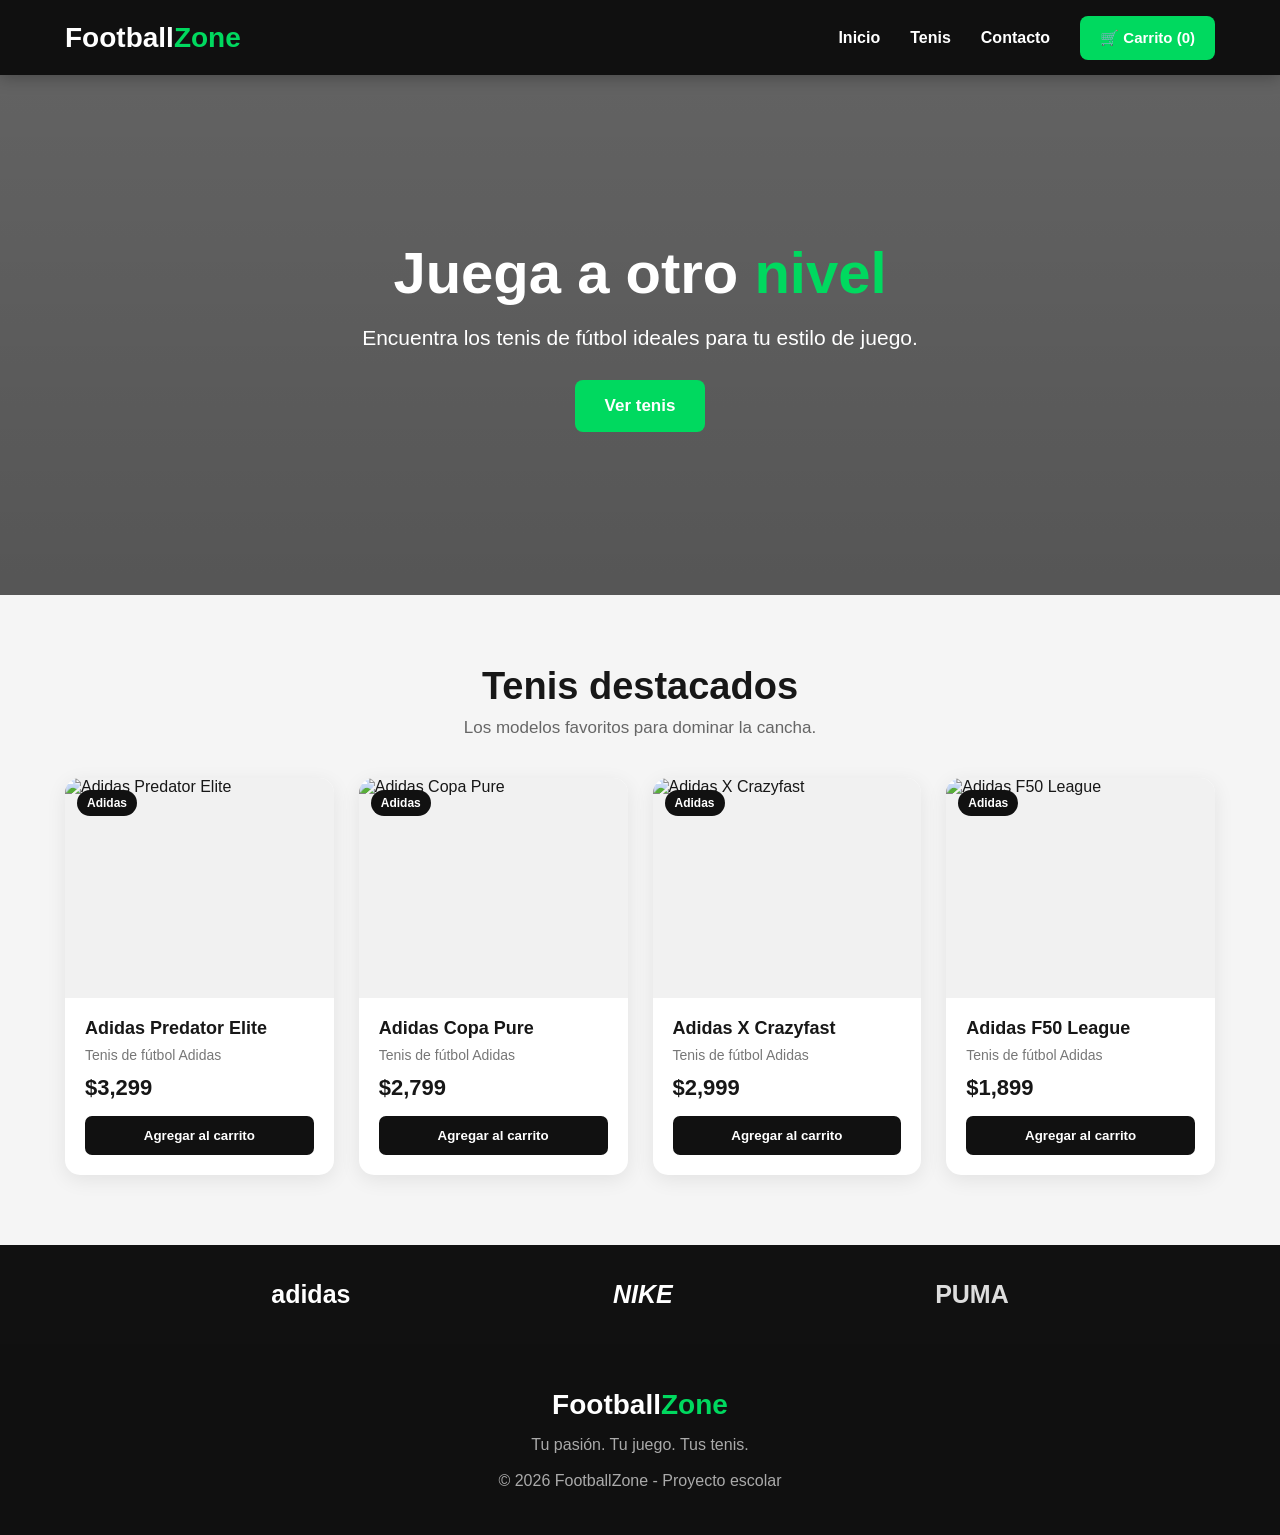
==== commit 34ca1ce3: "index.html" ====
--- a/index.html
+++ b/index.html
@@ -4,13 +4,9 @@
     <meta charset="UTF-8">
     <meta name="viewport" content="width=device-width, initial-scale=1.0">
 
-    <title>FutPro | Tenis de Fútbol</title>
+    <title>FutbolZone | Tenis de Fútbol</title>
 
     <style>
-
-        /* =========================
-           CONFIGURACIÓN GENERAL
-        ========================== */
 
         * {
             margin: 0;
@@ -24,2326 +20,1527 @@
         }
 
         body {
-            background: #f5f7f6;
-            color: #17231d;
-        }
-
-        button {
-            cursor: pointer;
-        }
-
-        a {
-            text-decoration: none;
-        }
-
+            background: #f5f5f5;
+            color: #171717;
+        }
 
         /* =========================
            NAVBAR
-        ========================== */
+        ========================= */
 
         header {
-            height: 72px;
-            background: #07130d;
+            position: sticky;
+            top: 0;
+            z-index: 1000;
+            background: #101010;
             color: white;
-
+            box-shadow: 0 3px 15px rgba(0,0,0,.25);
+        }
+
+        .navbar {
+            max-width: 1200px;
+            margin: auto;
+            height: 75px;
             display: flex;
             align-items: center;
             justify-content: space-between;
-
-            padding: 0 7%;
-
-            position: sticky;
-            top: 0;
-            z-index: 1000;
-
-            box-shadow: 0 3px 15px rgba(0,0,0,.15);
+            padding: 0 25px;
         }
 
         .logo {
-            font-size: 25px;
-            font-weight: 800;
+            font-size: 28px;
+            font-weight: bold;
         }
 
         .logo span {
-            color: #64e51c;
+            color: #00d95f;
         }
 
         nav {
             display: flex;
             align-items: center;
-            gap: 28px;
+            gap: 30px;
         }
 
         nav a {
             color: white;
-            font-size: 14px;
-            font-weight: 600;
+            text-decoration: none;
+            font-weight: bold;
+            cursor: pointer;
+            transition: .3s;
         }
 
         nav a:hover {
-            color: #64e51c;
-        }
-
-        .cart-btn {
-            background: #64e51c;
+            color: #00d95f;
+        }
+
+        .cart-button {
+            background: #00d95f;
             border: none;
-            color: #07130d;
-
-            padding: 11px 18px;
-            border-radius: 7px;
-
-            font-weight: 800;
-        }
-
-        .cart-btn:hover {
-            background: #4dcc0c;
-        }
-
+            padding: 13px 20px;
+            border-radius: 8px;
+            color: white;
+            font-size: 15px;
+            font-weight: bold;
+            cursor: pointer;
+            transition: .3s;
+        }
+
+        .cart-button:hover {
+            background: #00b94f;
+            transform: translateY(-2px);
+        }
+
+        /* =========================
+           PAGINAS
+        ========================= */
+
+        .page {
+            display: none;
+            min-height: 80vh;
+        }
+
+        .page.active {
+            display: block;
+        }
 
         /* =========================
            HERO
-        ========================== */
+        ========================= */
 
         .hero {
-            min-height: 480px;
-
+            height: 520px;
             background:
-                linear-gradient(
-                    90deg,
-                    rgba(2,14,8,.95),
-                    rgba(2,14,8,.65),
-                    rgba(2,14,8,.25)
-                ),
-                url("https://images.unsplash.com/photo-1517466787929-bc90951d0974?auto=format&fit=crop&w=1800&q=85");
-
+                linear-gradient(rgba(0,0,0,.60), rgba(0,0,0,.65)),
+                url("https://images.unsplash.com/photo-1579952363873-27f3bade9f55?auto=format&fit=crop&w=1600&q=85");
             background-size: cover;
             background-position: center;
-
-            display: flex;
-            align-items: center;
-
-            padding: 50px 8%;
-        }
-
-        .hero-content {
-            max-width: 580px;
-            color: white;
-        }
-
-        .hero-small {
-            color: #64e51c;
-            font-size: 14px;
-            font-weight: bold;
-            letter-spacing: 2px;
-            margin-bottom: 12px;
-        }
-
-        .hero h1 {
-            font-size: clamp(42px, 6vw, 75px);
-            line-height: .98;
-            margin-bottom: 20px;
-        }
-
-        .hero h1 span {
-            color: #64e51c;
-        }
-
-        .hero p {
-            color: #d6ddd8;
-            font-size: 18px;
-            line-height: 1.6;
-            margin-bottom: 30px;
-        }
-
-        .hero-buttons {
-            display: flex;
-            gap: 12px;
-            flex-wrap: wrap;
-        }
-
-        .primary-btn {
-            background: #64e51c;
-            color: #07130d;
-
-            border: none;
-            padding: 14px 25px;
-
-            border-radius: 7px;
-
-            font-weight: 800;
-            font-size: 15px;
-        }
-
-        .primary-btn:hover {
-            transform: translateY(-2px);
-            background: #78f631;
-        }
-
-        .secondary-btn {
-            background: transparent;
-            color: white;
-
-            border: 1px solid rgba(255,255,255,.5);
-
-            padding: 14px 25px;
-            border-radius: 7px;
-
-            font-weight: 700;
-        }
-
-
-        /* =========================
-           BENEFICIOS
-        ========================== */
-
-        .benefits {
-            background: white;
-
-            display: grid;
-            grid-template-columns: repeat(4,1fr);
-
-            border-bottom: 1px solid #e5e8e6;
-        }
-
-        .benefit {
-            padding: 23px;
-
-            text-align: center;
-
-            border-right: 1px solid #e5e8e6;
-        }
-
-        .benefit:last-child {
-            border-right: none;
-        }
-
-        .benefit-icon {
-            font-size: 25px;
-            margin-bottom: 8px;
-        }
-
-        .benefit h4 {
-            font-size: 14px;
-            margin-bottom: 5px;
-        }
-
-        .benefit p {
-            color: #758078;
-            font-size: 12px;
-        }
-
-
-        /* =========================
-           CONTENEDOR
-        ========================== */
-
-        .container {
-            width: 86%;
-            max-width: 1250px;
-            margin: auto;
-        }
-
-        .section {
-            padding: 70px 0;
-        }
-
-        .section-header {
-            display: flex;
-            justify-content: space-between;
-            align-items: end;
-
-            margin-bottom: 28px;
-        }
-
-        .section-header h2 {
-            font-size: 32px;
-        }
-
-        .section-header p {
-            color: #748078;
-            margin-top: 7px;
-        }
-
-
-        /* =========================
-           CATEGORÍAS
-        ========================== */
-
-        .categories {
-            display: grid;
-            grid-template-columns: repeat(4,1fr);
-            gap: 18px;
-        }
-
-        .category {
-            height: 170px;
-
-            border-radius: 12px;
-            overflow: hidden;
-
-            position: relative;
-
-            background-size: cover;
-            background-position: center;
-
-            display: flex;
-            align-items: end;
-
-            padding: 20px;
-
-            color: white;
-
-            transition: .3s;
-        }
-
-        .category::after {
-            content: "";
-
-            position: absolute;
-            inset: 0;
-
-            background: linear-gradient(
-                transparent,
-                rgba(0,0,0,.85)
-            );
-        }
-
-        .category-content {
-            position: relative;
-            z-index: 2;
-        }
-
-        .category h3 {
-            font-size: 19px;
-            margin-bottom: 4px;
-        }
-
-        .category p {
-            font-size: 12px;
-            color: #ddd;
-        }
-
-        .category:hover {
-            transform: translateY(-5px);
-        }
-
-        .cat-speed {
-            background-image: url("https://images.unsplash.com/photo-1553778263-73a83bab9b0c?auto=format&fit=crop&w=800&q=80");
-        }
-
-        .cat-control {
-            background-image: url("https://images.unsplash.com/photo-1579952363873-27f3bade9f55?auto=format&fit=crop&w=800&q=80");
-        }
-
-        .cat-fg {
-            background-image: url("https://images.unsplash.com/photo-1511886929837-354d827aae26?auto=format&fit=crop&w=800&q=80");
-        }
-
-        .cat-turf {
-            background-image: url("https://images.unsplash.com/photo-1431324155629-1a6deb1dec8d?auto=format&fit=crop&w=800&q=80");
-        }
-
-
-        /* =========================
-           FILTROS
-        ========================== */
-
-        .filters {
-            background: white;
-
-            padding: 18px;
-
-            border-radius: 10px;
-
-            display: flex;
-            justify-content: space-between;
-            gap: 15px;
-
-            margin-bottom: 28px;
-
-            box-shadow: 0 3px 15px rgba(0,0,0,.04);
-        }
-
-        .search {
-            flex: 1;
-            max-width: 400px;
-
-            border: 1px solid #dce2de;
-            border-radius: 7px;
-
-            padding: 12px 15px;
-
-            outline: none;
-        }
-
-        .search:focus {
-            border-color: #64e51c;
-        }
-
-        .filter {
-            border: 1px solid #dce2de;
-            background: white;
-
-            border-radius: 7px;
-
-            padding: 12px 15px;
-        }
-
-
-        /* =========================
-           PRODUCTOS
-        ========================== */
-
-        .products {
-            display: grid;
-            grid-template-columns: repeat(4,1fr);
-            gap: 22px;
-        }
-
-        .product {
-            background: white;
-
-            border-radius: 12px;
-            overflow: hidden;
-
-            border: 1px solid #e7ebe8;
-
-            transition: .3s;
-        }
-
-        .product:hover {
-            transform: translateY(-6px);
-
-            box-shadow: 0 12px 30px rgba(0,0,0,.09);
-        }
-
-        .product-image {
-            height: 230px;
-
-            background: #f1f3f2;
-
             display: flex;
             align-items: center;
             justify-content: center;
-
+            text-align: center;
+            color: white;
+        }
+
+        .hero-content {
+            max-width: 800px;
+            padding: 20px;
+        }
+
+        .hero h1 {
+            font-size: 58px;
+            margin-bottom: 20px;
+        }
+
+        .hero h1 span {
+            color: #00d95f;
+        }
+
+        .hero p {
+            font-size: 21px;
+            margin-bottom: 30px;
+        }
+
+        .main-button {
+            background: #00d95f;
+            color: white;
+            border: none;
+            padding: 16px 30px;
+            border-radius: 8px;
+            font-size: 17px;
+            font-weight: bold;
+            cursor: pointer;
+            transition: .3s;
+        }
+
+        .main-button:hover {
+            transform: scale(1.05);
+            background: #00b94f;
+        }
+
+        /* =========================
+           SECCIONES
+        ========================= */
+
+        .section {
+            max-width: 1200px;
+            margin: auto;
+            padding: 70px 25px;
+        }
+
+        .section-title {
+            text-align: center;
+            margin-bottom: 40px;
+        }
+
+        .section-title h2 {
+            font-size: 38px;
+            margin-bottom: 10px;
+        }
+
+        .section-title p {
+            color: #666;
+            font-size: 17px;
+        }
+
+        /* =========================
+           PRODUCTOS
+        ========================= */
+
+        .products {
+            display: grid;
+            grid-template-columns: repeat(4, 1fr);
+            gap: 25px;
+        }
+
+        .product {
+            background: white;
+            border-radius: 15px;
+            overflow: hidden;
+            box-shadow: 0 5px 20px rgba(0,0,0,.08);
+            transition: .3s;
             position: relative;
-
+        }
+
+        .product:hover {
+            transform: translateY(-7px);
+            box-shadow: 0 12px 30px rgba(0,0,0,.15);
+        }
+
+        .product-image {
+            height: 220px;
+            background: #f1f1f1;
+            display: flex;
+            align-items: center;
+            justify-content: center;
             overflow: hidden;
         }
 
         .product-image img {
             width: 100%;
             height: 100%;
-
             object-fit: cover;
-
             transition: .4s;
         }
 
         .product:hover img {
-            transform: scale(1.05);
-        }
-
-        .tag {
+            transform: scale(1.08);
+        }
+
+        .brand {
             position: absolute;
             top: 12px;
             left: 12px;
-
-            background: #64e51c;
-            color: #07130d;
-
-            padding: 5px 9px;
-
-            border-radius: 5px;
-
-            font-size: 10px;
-            font-weight: 800;
-
-            z-index: 2;
+            background: #111;
+            color: white;
+            padding: 6px 10px;
+            border-radius: 20px;
+            font-size: 12px;
+            font-weight: bold;
         }
 
         .product-info {
-            padding: 18px;
-        }
-
-        .brand {
-            color: #7b857f;
-            font-size: 11px;
-            text-transform: uppercase;
+            padding: 20px;
+        }
+
+        .product-info h3 {
+            margin-bottom: 8px;
+            font-size: 18px;
+        }
+
+        .product-info p {
+            color: #777;
+            font-size: 14px;
+            margin-bottom: 12px;
+        }
+
+        .price {
+            font-size: 22px;
             font-weight: bold;
-        }
-
-        .product h3 {
-            font-size: 17px;
-            margin: 7px 0;
-        }
-
-        .product-description {
-            color: #7a837d;
-            font-size: 12px;
-            line-height: 1.5;
-
-            min-height: 37px;
-        }
-
-        .product-bottom {
+            margin-bottom: 15px;
+        }
+
+        .add-button {
+            width: 100%;
+            padding: 12px;
+            background: #111;
+            color: white;
+            border: none;
+            border-radius: 7px;
+            cursor: pointer;
+            font-weight: bold;
+            transition: .3s;
+        }
+
+        .add-button:hover {
+            background: #00d95f;
+        }
+
+        /* =========================
+           CATALOGO
+        ========================= */
+
+        .catalog-header {
+            padding: 55px 25px 25px;
+            max-width: 1200px;
+            margin: auto;
+        }
+
+        .catalog-header h1 {
+            font-size: 42px;
+            margin-bottom: 10px;
+        }
+
+        .filters {
             display: flex;
+            gap: 15px;
+            margin: 25px 0 40px;
+        }
+
+        .search {
+            flex: 1;
+            padding: 15px;
+            border: 1px solid #ddd;
+            border-radius: 8px;
+            font-size: 16px;
+        }
+
+        .filter {
+            padding: 15px;
+            border: 1px solid #ddd;
+            border-radius: 8px;
+            background: white;
+            font-size: 16px;
+        }
+
+        /* =========================
+           MARCAS
+        ========================= */
+
+        .brands {
+            background: #111;
+            color: white;
+            padding: 35px 20px;
+        }
+
+        .brands-container {
+            max-width: 1000px;
+            margin: auto;
+            display: flex;
+            justify-content: space-around;
+            text-align: center;
+            font-size: 25px;
+            font-weight: bold;
+        }
+
+        .adidas {
+            color: white;
+        }
+
+        .nike {
+            font-style: italic;
+        }
+
+        .puma {
+            color: #ddd;
+        }
+
+        /* =========================
+           CONTACTO
+        ========================= */
+
+        .contact-container {
+            max-width: 850px;
+            margin: auto;
+            padding: 70px 25px;
+        }
+
+        .contact-box {
+            background: white;
+            padding: 40px;
+            border-radius: 15px;
+            box-shadow: 0 5px 25px rgba(0,0,0,.08);
+        }
+
+        .contact-box h1 {
+            text-align: center;
+            margin-bottom: 10px;
+        }
+
+        .contact-box > p {
+            text-align: center;
+            color: #777;
+            margin-bottom: 30px;
+        }
+
+        .form-group {
+            margin-bottom: 20px;
+        }
+
+        .form-group label {
+            display: block;
+            margin-bottom: 8px;
+            font-weight: bold;
+        }
+
+        .form-group input,
+        .form-group textarea {
+            width: 100%;
+            padding: 14px;
+            border: 1px solid #ddd;
+            border-radius: 7px;
+            font-size: 15px;
+        }
+
+        .form-group textarea {
+            height: 120px;
+            resize: vertical;
+        }
+
+        /* =========================
+           CONFIRMACION
+        ========================= */
+
+        .confirmation {
+            display: none;
+            text-align: center;
+            padding: 60px 20px;
+        }
+
+        .confirmation.show {
+            display: block;
+        }
+
+        .check {
+            width: 90px;
+            height: 90px;
+            margin: auto;
+            background: #00d95f;
+            border-radius: 50%;
+            display: flex;
+            justify-content: center;
             align-items: center;
-            justify-content: space-between;
-
-            margin-top: 15px;
-        }
-
-        .price {
+            color: white;
+            font-size: 50px;
+            margin-bottom: 25px;
+        }
+
+        .confirmation h2 {
+            font-size: 36px;
+            margin-bottom: 15px;
+        }
+
+        .confirmation p {
+            color: #666;
+            margin-bottom: 10px;
+        }
+
+        .order-number {
+            font-weight: bold;
             font-size: 20px;
-            font-weight: 900;
-        }
-
-        .add {
-            background: #07130d;
-            color: white;
-
-            border: none;
-
-            width: 38px;
-            height: 38px;
-
-            border-radius: 7px;
-
-            font-size: 18px;
-        }
-
-        .add:hover {
-            background: #64e51c;
-            color: #07130d;
-        }
-
-
-        /* =========================
-           PRODUCT DETAIL
-        ========================== */
-
-        #product-page {
-            display: none;
-            padding: 50px 0 80px;
-        }
-
-        .back {
-            border: none;
-            background: none;
-
-            color: #526057;
-
-            margin-bottom: 25px;
-
-            font-weight: bold;
-        }
-
-        .detail {
-            background: white;
-
-            border-radius: 15px;
-
-            padding: 30px;
-
-            display: grid;
-            grid-template-columns: 1fr 1fr;
-
-            gap: 50px;
-
-            box-shadow: 0 5px 25px rgba(0,0,0,.05);
-        }
-
-        .detail-image {
-            height: 470px;
-
-            background: #f1f3f2;
-
-            border-radius: 12px;
-
-            overflow: hidden;
-        }
-
-        .detail-image img {
-            width: 100%;
-            height: 100%;
-            object-fit: cover;
-        }
-
-        .detail-info {
-            padding: 20px 0;
-        }
-
-        .detail-brand {
-            color: #64c923;
-
-            text-transform: uppercase;
-
-            font-weight: 800;
-
-            font-size: 13px;
-        }
-
-        .detail-info h1 {
-            font-size: 42px;
-            margin: 10px 0;
-        }
-
-        .detail-price {
-            font-size: 32px;
-            font-weight: 900;
-
-            margin: 20px 0;
-        }
-
-        .detail-description {
-            color: #69736c;
-            line-height: 1.7;
-
-            margin-bottom: 25px;
-        }
-
-        .sizes-title {
-            font-weight: bold;
-            margin-bottom: 12px;
-        }
-
-        .sizes {
-            display: flex;
-            gap: 8px;
-            flex-wrap: wrap;
-
-            margin-bottom: 25px;
-        }
-
-        .size {
-            width: 48px;
-            height: 42px;
-
-            border: 1px solid #ccd4cf;
-            background: white;
-
-            border-radius: 6px;
-        }
-
-        .size:hover,
-        .size.selected {
-            background: #07130d;
-            color: white;
-            border-color: #07130d;
-        }
-
-        .buy-button {
-            width: 100%;
-
-            padding: 16px;
-
-            border: none;
-
-            background: #64e51c;
-            color: #07130d;
-
-            border-radius: 8px;
-
-            font-size: 16px;
-            font-weight: 900;
-        }
-
-
-        /* =========================
-           CHECKOUT / ÉXITO
-        ========================== */
-
-        #success-page {
-            display: none;
-
-            padding: 80px 20px;
-
-            min-height: 650px;
-
-            text-align: center;
-        }
-
-        .success-card {
-            max-width: 700px;
-
-            margin: auto;
-
-            background: white;
-
-            padding: 55px 35px;
-
-            border-radius: 15px;
-
-            box-shadow: 0 5px 25px rgba(0,0,0,.06);
-        }
-
-        .success-icon {
-            width: 75px;
-            height: 75px;
-
-            background: #dfffd0;
-
-            color: #38a80a;
-
-            border-radius: 50%;
-
-            display: flex;
-            align-items: center;
-            justify-content: center;
-
-            font-size: 38px;
-
-            margin: auto auto 20px;
-        }
-
-        .success-card h1 {
-            font-size: 34px;
-            margin-bottom: 10px;
-        }
-
-        .success-card p {
-            color: #69736c;
-            line-height: 1.6;
-        }
-
-        .order-box {
-            background: #f3f6f4;
-
-            border-radius: 8px;
-
-            padding: 20px;
-
-            margin: 25px 0;
-
-            text-align: left;
-        }
-
-        .order-row {
-            display: flex;
-            justify-content: space-between;
-
-            padding: 9px 0;
-
-            border-bottom: 1px solid #dfe5e1;
-        }
-
-        .order-row:last-child {
-            border-bottom: none;
-        }
-
+            margin: 20px;
+        }
 
         /* =========================
            CARRITO
-        ========================== */
-
-        .cart-overlay {
+        ========================= */
+
+        .cart-modal {
+            display: none;
             position: fixed;
+            z-index: 2000;
             inset: 0;
-
-            background: rgba(0,0,0,.45);
-
-            z-index: 1500;
-
-            display: none;
-        }
-
-        .cart-overlay.active {
-            display: block;
-        }
-
-        .cart-panel {
-            position: fixed;
-
-            right: -450px;
-            top: 0;
-
+            background: rgba(0,0,0,.65);
+            justify-content: flex-end;
+        }
+
+        .cart-modal.show {
+            display: flex;
+        }
+
+        .cart {
             width: 420px;
-            height: 100vh;
-
+            max-width: 100%;
             background: white;
-
-            z-index: 2000;
-
-            padding: 25px;
-
-            transition: .35s;
-
-            box-shadow: -8px 0 30px rgba(0,0,0,.15);
-
+            height: 100%;
+            padding: 30px;
             overflow-y: auto;
-        }
-
-        .cart-panel.active {
-            right: 0;
+            animation: slideIn .3s ease;
+        }
+
+        @keyframes slideIn {
+            from {
+                transform: translateX(100%);
+            }
+
+            to {
+                transform: translateX(0);
+            }
         }
 
         .cart-header {
             display: flex;
             justify-content: space-between;
             align-items: center;
-
-            padding-bottom: 20px;
-
-            border-bottom: 1px solid #e5e9e6;
+            margin-bottom: 25px;
         }
 
         .close {
+            background: none;
             border: none;
-            background: none;
-
-            font-size: 30px;
+            font-size: 28px;
+            cursor: pointer;
         }
 
         .cart-item {
             display: flex;
-
-            justify-content: space-between;
-            gap: 15px;
-
-            padding: 18px 0;
-
-            border-bottom: 1px solid #e7ebe8;
-        }
-
-        .cart-item h4 {
-            margin-bottom: 6px;
-        }
-
-        .cart-item p {
-            color: #69736c;
-            font-size: 13px;
+            gap: 12px;
+            border-bottom: 1px solid #eee;
+            padding: 15px 0;
+        }
+
+        .cart-item img {
+            width: 70px;
+            height: 70px;
+            object-fit: cover;
+            border-radius: 8px;
+        }
+
+        .cart-item-info {
+            flex: 1;
+        }
+
+        .cart-item-info h4 {
+            margin-bottom: 5px;
+        }
+
+        .quantity {
+            display: flex;
+            gap: 8px;
+            align-items: center;
+            margin-top: 8px;
+        }
+
+        .quantity button {
+            width: 25px;
+            height: 25px;
+            border: none;
+            background: #eee;
+            border-radius: 4px;
+            cursor: pointer;
         }
 
         .remove {
+            color: #e00000;
+            background: none;
             border: none;
-            background: none;
-
-            color: #d33;
-
-            font-size: 12px;
-
-            margin-top: 8px;
+            cursor: pointer;
         }
 
         .cart-total {
+            margin-top: 25px;
+            padding-top: 20px;
+            border-top: 2px solid #111;
             display: flex;
             justify-content: space-between;
-
             font-size: 22px;
-            font-weight: 900;
-
-            padding: 25px 0;
-        }
-
+            font-weight: bold;
+        }
+
+        .empty-cart {
+            text-align: center;
+            color: #777;
+            padding: 50px 10px;
+        }
 
         /* =========================
            FOOTER
-        ========================== */
+        ========================= */
 
         footer {
-            background: #07130d;
-
+            background: #101010;
             color: white;
-
-            padding: 50px 7% 25px;
-
-            margin-top: 50px;
-        }
-
-        .footer-content {
-            display: grid;
-            grid-template-columns: 2fr 1fr 1fr 1fr;
-
-            gap: 40px;
-
-            max-width: 1200px;
-            margin: auto;
-        }
-
-        footer h3 {
+            padding: 45px 20px;
+            text-align: center;
+        }
+
+        footer .logo {
             margin-bottom: 15px;
         }
 
-        footer p,
-        footer a {
-            color: #aeb8b1;
-
-            font-size: 13px;
-
-            line-height: 1.8;
-        }
-
-        .footer-bottom {
-            max-width: 1200px;
-
-            margin: 35px auto 0;
-
-            padding-top: 20px;
-
-            border-top: 1px solid #243329;
-
-            text-align: center;
-
-            color: #829087;
-
-            font-size: 12px;
-        }
-
+        footer p {
+            color: #aaa;
+        }
 
         /* =========================
            RESPONSIVE
-        ========================== */
-
-        @media (max-width: 1000px) {
+        ========================= */
+
+        @media(max-width: 900px) {
 
             .products {
-                grid-template-columns: repeat(2,1fr);
+                grid-template-columns: repeat(2, 1fr);
             }
 
-            .categories {
-                grid-template-columns: repeat(2,1fr);
+            .hero h1 {
+                font-size: 42px;
             }
 
-            .benefits {
-                grid-template-columns: repeat(2,1fr);
+        }
+
+        @media(max-width: 600px) {
+
+            .navbar {
+                padding: 0 15px;
             }
 
-            .detail {
+            nav {
+                gap: 10px;
+            }
+
+            nav a {
+                font-size: 13px;
+            }
+
+            .cart-button {
+                padding: 10px;
+            }
+
+            .products {
                 grid-template-columns: 1fr;
             }
 
-            .footer-content {
-                grid-template-columns: repeat(2,1fr);
+            .hero {
+                height: 450px;
             }
-        }
-
-
-        @media (max-width: 650px) {
-
-            header {
-                padding: 0 20px;
+
+            .hero h1 {
+                font-size: 36px;
             }
 
-            nav a {
-                display: none;
-            }
-
-            .hero {
-                padding: 40px 25px;
-            }
-
-            .hero h1 {
-                font-size: 45px;
-            }
-
-            .products,
-            .categories {
-                grid-template-columns: 1fr;
-            }
-
-            .benefits {
-                grid-template-columns: 1fr 1fr;
+            .hero p {
+                font-size: 17px;
             }
 
             .filters {
                 flex-direction: column;
             }
 
-            .search {
-                max-width: none;
+            .brands-container {
+                flex-direction: column;
+                gap: 20px;
             }
 
-            .detail {
-                padding: 15px;
-            }
-
-            .detail-image {
-                height: 320px;
-            }
-
-            .detail-info h1 {
-                font-size: 32px;
-            }
-
-            .cart-panel {
-                width: 100%;
-            }
-
-            .footer-content {
-                grid-template-columns: 1fr;
-            }
         }
 
     </style>
 </head>
 
-
 <body>
-
 
 <!-- =========================
      NAVBAR
-========================== -->
+========================= -->
 
 <header>
 
-    <a href="#" class="logo" onclick="showHome()">
-        Fut<span>Pro</span>
-    </a>
-
-    <nav>
-
-        <a href="#" onclick="showHome()">Inicio</a>
-
-        <a href="#categorias">Categorías</a>
-
-        <a href="#productos">Tenis</a>
-
-        <a href="#contacto">Contacto</a>
-
-        <button class="cart-btn" onclick="openCart()">
-            🛒 Carrito (<span id="cart-count">0</span>)
-        </button>
-
-    </nav>
+    <div class="navbar">
+
+        <div class="logo">
+            Football<span>Zone</span>
+        </div>
+
+        <nav>
+            <a onclick="showPage('home')">Inicio</a>
+            <a onclick="showPage('catalog')">Tenis</a>
+            <a onclick="showPage('contact')">Contacto</a>
+
+            <button class="cart-button" onclick="openCart()">
+                🛒 Carrito (<span id="cart-count">0</span>)
+            </button>
+        </nav>
+
+    </div>
 
 </header>
 
 
-
 <!-- =========================
-     PÁGINA PRINCIPAL
-========================== -->
-
-<main id="home-page">
-
-
-    <!-- HERO -->
+     PAGINA INICIO
+========================= -->
+
+<main id="home" class="page active">
 
     <section class="hero">
 
         <div class="hero-content">
 
-            <div class="hero-small">
-                TU JUEGO, NUESTROS TENIS
+            <h1>
+                Juega a otro <span>nivel</span>
+            </h1>
+
+            <p>
+                Encuentra los tenis de fútbol ideales para tu estilo de juego.
+            </p>
+
+            <button class="main-button" onclick="showPage('catalog')">
+                Ver tenis
+            </button>
+
+        </div>
+
+    </section>
+
+
+    <section class="section">
+
+        <div class="section-title">
+
+            <h2>Tenis destacados</h2>
+
+            <p>
+                Los modelos favoritos para dominar la cancha.
+            </p>
+
+        </div>
+
+        <div class="products" id="featured-products"></div>
+
+    </section>
+
+
+    <section class="brands">
+
+        <div class="brands-container">
+
+            <div class="adidas">adidas</div>
+
+            <div class="nike">NIKE</div>
+
+            <div class="puma">PUMA</div>
+
+        </div>
+
+    </section>
+
+</main>
+
+
+<!-- =========================
+     CATALOGO
+========================= -->
+
+<main id="catalog" class="page">
+
+    <div class="catalog-header">
+
+        <h1>Todos los tenis</h1>
+
+        <p>
+            Elige tus próximos tenis y prepárate para jugar.
+        </p>
+
+        <div class="filters">
+
+            <input
+                type="text"
+                id="search"
+                class="search"
+                placeholder="Buscar tenis..."
+                onkeyup="filterProducts()"
+            >
+
+            <select
+                id="brandFilter"
+                class="filter"
+                onchange="filterProducts()"
+            >
+
+                <option value="all">
+                    Todas las marcas
+                </option>
+
+                <option value="Adidas">
+                    Adidas
+                </option>
+
+                <option value="Nike">
+                    Nike
+                </option>
+
+                <option value="Puma">
+                    Puma
+                </option>
+
+            </select>
+
+        </div>
+
+        <div class="products" id="all-products"></div>
+
+    </div>
+
+</main>
+
+
+<!-- =========================
+     CONTACTO
+========================= -->
+
+<main id="contact" class="page">
+
+    <div class="contact-container">
+
+        <div id="contact-form-box" class="contact-box">
+
+            <h1>Finaliza tu compra</h1>
+
+            <p>
+                Completa tus datos para confirmar tu pedido.
+            </p>
+
+            <form id="purchase-form">
+
+                <div class="form-group">
+
+                    <label>Nombre completo</label>
+
+                    <input
+                        type="text"
+                        id="name"
+                        placeholder="Escribe tu nombre"
+                        required
+                    >
+
+                </div>
+
+                <div class="form-group">
+
+                    <label>Correo electrónico</label>
+
+                    <input
+                        type="email"
+                        id="email"
+                        placeholder="correo@ejemplo.com"
+                        required
+                    >
+
+                </div>
+
+                <div class="form-group">
+
+                    <label>Dirección de entrega</label>
+
+                    <input
+                        type="text"
+                        id="address"
+                        placeholder="Calle, número, ciudad"
+                        required
+                    >
+
+                </div>
+
+                <div class="form-group">
+
+                    <label>Mensaje / indicaciones</label>
+
+                    <textarea
+                        placeholder="Alguna indicación para tu pedido..."
+                    ></textarea>
+
+                </div>
+
+                <button class="main-button" type="submit">
+                    Confirmar compra
+                </button>
+
+            </form>
+
+        </div>
+
+
+        <!-- CONFIRMACION -->
+
+        <div id="confirmation" class="confirmation">
+
+            <div class="check">
+                ✓
             </div>
 
-            <h1>
-                Domina<br>
-                <span>la cancha.</span>
-            </h1>
+            <h2>¡Gracias por tu compra!</h2>
 
             <p>
-                Encuentra tenis diseñados para velocidad,
-                control y precisión. Elige el modelo que
-                se adapte a tu estilo de juego.
+                Tu pedido ha sido registrado correctamente.
             </p>
 
-            <div class="hero-buttons">
-
-                <a href="#productos" class="primary-btn">
-                    Ver colección
-                </a>
-
-                <a href="#categorias" class="secondary-btn">
-                    Explorar categorías
-                </a>
-
+            <div class="order-number">
+                Número de pedido:
+                <span id="order-number"></span>
             </div>
 
+            <p>
+                Te enviaremos la información de tu pedido
+                a tu correo electrónico.
+            </p>
+
+            <br>
+
+            <button
+                class="main-button"
+                onclick="showPage('home')"
+            >
+                Volver al inicio
+            </button>
+
         </div>
 
-    </section>
-
-
-
-    <!-- BENEFICIOS -->
-
-    <section class="benefits">
-
-        <div class="benefit">
-
-            <div class="benefit-icon">🚚</div>
-
-            <h4>Envío rápido</h4>
-
-            <p>Recibe tu pedido rápidamente</p>
-
-        </div>
-
-
-        <div class="benefit">
-
-            <div class="benefit-icon">✓</div>
-
-            <h4>Compra segura</h4>
-
-            <p>Protegemos tus datos</p>
-
-        </div>
-
-
-        <div class="benefit">
-
-            <div class="benefit-icon">↩</div>
-
-            <h4>Devoluciones</h4>
-
-            <p>Proceso fácil y sencillo</p>
-
-        </div>
-
-
-        <div class="benefit">
-
-            <div class="benefit-icon">⚽</div>
-
-            <h4>Productos originales</h4>
-
-            <p>Calidad para tu juego</p>
-
-        </div>
-
-    </section>
-
-
-
-    <!-- CATEGORÍAS -->
-
-    <section class="section" id="categorias">
-
-        <div class="container">
-
-            <div class="section-header">
-
-                <div>
-
-                    <h2>Encuentra tu estilo</h2>
-
-                    <p>
-                        Elige tenis según tu forma de jugar.
-                    </p>
-
-                </div>
-
-            </div>
-
-
-            <div class="categories">
-
-
-                <div class="category cat-speed"
-                     onclick="filterCategory('Velocidad')">
-
-                    <div class="category-content">
-
-                        <h3>Velocidad</h3>
-
-                        <p>Para jugadores rápidos</p>
-
-                    </div>
-
-                </div>
-
-
-                <div class="category cat-control"
-                     onclick="filterCategory('Control')">
-
-                    <div class="category-content">
-
-                        <h3>Control</h3>
-
-                        <p>Mayor precisión con el balón</p>
-
-                    </div>
-
-                </div>
-
-
-                <div class="category cat-fg"
-                     onclick="filterCategory('FG')">
-
-                    <div class="category-content">
-
-                        <h3>Campo natural</h3>
-
-                        <p>Firm Ground</p>
-
-                    </div>
-
-                </div>
-
-
-                <div class="category cat-turf"
-                     onclick="filterCategory('Turf')">
-
-                    <div class="category-content">
-
-                        <h3>Fútbol rápido</h3>
-
-                        <p>Tenis para Turf</p>
-
-                    </div>
-
-                </div>
-
-            </div>
-
-        </div>
-
-    </section>
-
-
-
-    <!-- PRODUCTOS -->
-
-    <section class="section" id="productos">
-
-        <div class="container">
-
-            <div class="section-header">
-
-                <div>
-
-                    <h2>Tenis destacados</h2>
-
-                    <p>
-                        Los modelos favoritos de nuestros jugadores.
-                    </p>
-
-                </div>
-
-            </div>
-
-
-            <div class="filters">
-
-                <input
-                    class="search"
-                    id="search"
-                    type="text"
-                    placeholder="🔎 Buscar tenis..."
-                    onkeyup="filterProducts()"
-                >
-
-
-                <select
-                    class="filter"
-                    id="brand"
-                    onchange="filterProducts()"
-                >
-
-                    <option value="all">
-                        Todas las marcas
-                    </option>
-
-                    <option value="Nike">
-                        Nike
-                    </option>
-
-                    <option value="Adidas">
-                        Adidas
-                    </option>
-
-                    <option value="Puma">
-                        Puma
-                    </option>
-
-                </select>
-
-
-                <select
-                    class="filter"
-                    id="category"
-                    onchange="filterProducts()"
-                >
-
-                    <option value="all">
-                        Todas las categorías
-                    </option>
-
-                    <option value="Velocidad">
-                        Velocidad
-                    </option>
-
-                    <option value="Control">
-                        Control
-                    </option>
-
-                    <option value="FG">
-                        FG
-                    </option>
-
-                    <option value="Turf">
-                        Turf
-                    </option>
-
-                </select>
-
-            </div>
-
-
-
-            <div class="products" id="products">
-
-
-                <!-- PRODUCTO 1 -->
-
-                <article
-                    class="product"
-                    data-brand="Nike"
-                    data-category="Velocidad"
-                    data-name="Mercurial Vapor 16"
-                >
-
-                    <div class="product-image">
-
-                        <span class="tag">
-                            NUEVO
-                        </span>
-
-                        <img
-                            src="https://images.unsplash.com/photo-1553778263-73a83bab9b0c?auto=format&fit=crop&w=900&q=85"
-                            alt="Nike Mercurial"
-                        >
-
-                    </div>
-
-
-                    <div class="product-info">
-
-                        <span class="brand">
-                            Nike
-                        </span>
-
-                        <h3>
-                            Mercurial Vapor 16
-                        </h3>
-
-                        <p class="product-description">
-                            Diseñados para máxima velocidad y aceleración.
-                        </p>
-
-
-                        <div class="product-bottom">
-
-                            <span class="price">
-                                $2,699
-                            </span>
-
-                            <button
-                                class="add"
-                                onclick="openProduct(
-                                    'Nike Mercurial Vapor 16',
-                                    'Nike',
-                                    2699,
-                                    'Velocidad',
-                                    'https://images.unsplash.com/photo-1553778263-73a83bab9b0c?auto=format&fit=crop&w=900&q=85'
-                                )"
-                            >
-                                +
-                            </button>
-
-                        </div>
-
-                    </div>
-
-                </article>
-
-
-
-                <!-- PRODUCTO 2 -->
-
-                <article
-                    class="product"
-                    data-brand="Adidas"
-                    data-category="Control"
-                    data-name="Predator Elite"
-                >
-
-                    <div class="product-image">
-
-                        <span class="tag">
-                            POPULAR
-                        </span>
-
-                        <img
-                            src="https://images.unsplash.com/photo-1579952363873-27f3bade9f55?auto=format&fit=crop&w=900&q=85"
-                            alt="Adidas Predator"
-                        >
-
-                    </div>
-
-
-                    <div class="product-info">
-
-                        <span class="brand">
-                            Adidas
-                        </span>
-
-                        <h3>
-                            Predator Elite
-                        </h3>
-
-                        <p class="product-description">
-                            Control y precisión para dominar el balón.
-                        </p>
-
-
-                        <div class="product-bottom">
-
-                            <span class="price">
-                                $2,999
-                            </span>
-
-                            <button
-                                class="add"
-                                onclick="openProduct(
-                                    'Adidas Predator Elite',
-                                    'Adidas',
-                                    2999,
-                                    'Control',
-                                    'https://images.unsplash.com/photo-1579952363873-27f3bade9f55?auto=format&fit=crop&w=900&q=85'
-                                )"
-                            >
-                                +
-                            </button>
-
-                        </div>
-
-                    </div>
-
-                </article>
-
-
-
-                <!-- PRODUCTO 3 -->
-
-                <article
-                    class="product"
-                    data-brand="Puma"
-                    data-category="Velocidad"
-                    data-name="Ultra Ultimate"
-                >
-
-                    <div class="product-image">
-
-                        <span class="tag">
-                            -15%
-                        </span>
-
-                        <img
-                            src="https://images.unsplash.com/photo-1511886929837-354d827aae26?auto=format&fit=crop&w=900&q=85"
-                            alt="Puma Ultra"
-                        >
-
-                    </div>
-
-
-                    <div class="product-info">
-
-                        <span class="brand">
-                            Puma
-                        </span>
-
-                        <h3>
-                            Ultra Ultimate
-                        </h3>
-
-                        <p class="product-description">
-                            Ligereza extrema para jugadores rápidos.
-                        </p>
-
-
-                        <div class="product-bottom">
-
-                            <span class="price">
-                                $2,399
-                            </span>
-
-                            <button
-                                class="add"
-                                onclick="openProduct(
-                                    'Puma Ultra Ultimate',
-                                    'Puma',
-                                    2399,
-                                    'Velocidad',
-                                    'https://images.unsplash.com/photo-1511886929837-354d827aae26?auto=format&fit=crop&w=900&q=85'
-                                )"
-                            >
-                                +
-                            </button>
-
-                        </div>
-
-                    </div>
-
-                </article>
-
-
-
-                <!-- PRODUCTO 4 -->
-
-                <article
-                    class="product"
-                    data-brand="Adidas"
-                    data-category="FG"
-                    data-name="Copa Pure"
-                >
-
-                    <div class="product-image">
-
-                        <span class="tag">
-                            CLÁSICO
-                        </span>
-
-                        <img
-                            src="https://images.unsplash.com/photo-1431324155629-1a6deb1dec8d?auto=format&fit=crop&w=900&q=85"
-                            alt="Adidas Copa"
-                        >
-
-                    </div>
-
-
-                    <div class="product-info">
-
-                        <span class="brand">
-                            Adidas
-                        </span>
-
-                        <h3>
-                            Copa Pure
-                        </h3>
-
-                        <p class="product-description">
-                            Comodidad y control para jugar durante todo el partido.
-                        </p>
-
-
-                        <div class="product-bottom">
-
-                            <span class="price">
-                                $2,299
-                            </span>
-
-                            <button
-                                class="add"
-                                onclick="openProduct(
-                                    'Adidas Copa Pure',
-                                    'Adidas',
-                                    2299,
-                                    'FG',
-                                    'https://images.unsplash.com/photo-1431324155629-1a6deb1dec8d?auto=format&fit=crop&w=900&q=85'
-                                )"
-                            >
-                                +
-                            </button>
-
-                        </div>
-
-                    </div>
-
-                </article>
-
-            </div>
-
-        </div>
-
-    </section>
+    </div>
 
 </main>
-
-
-
-<!-- =========================
-     PRODUCT DETAIL
-========================== -->
-
-<section id="product-page">
-
-    <div class="container">
-
-        <button class="back" onclick="showHome()">
-            ← Volver a productos
-        </button>
-
-
-        <div class="detail">
-
-            <div class="detail-image">
-
-                <img id="detail-img" src="" alt="Producto">
-
-            </div>
-
-
-            <div class="detail-info">
-
-                <span
-                    class="detail-brand"
-                    id="detail-brand"
-                ></span>
-
-
-                <h1 id="detail-name">
-                    Producto
-                </h1>
-
-
-                <div
-                    class="detail-price"
-                    id="detail-price"
-                >
-                    $0
-                </div>
-
-
-                <p class="detail-description">
-
-                    Diseñado para jugadores que buscan
-                    rendimiento, comodidad y confianza
-                    en cada jugada.
-
-                    Su construcción permite moverte
-                    rápidamente y mantener un excelente
-                    contacto con el balón.
-
-                </p>
-
-
-                <div class="sizes-title">
-                    Selecciona tu talla
-                </div>
-
-
-                <div class="sizes">
-
-                    <button class="size"
-                        onclick="selectSize(this)">
-                        25
-                    </button>
-
-                    <button class="size"
-                        onclick="selectSize(this)">
-                        26
-                    </button>
-
-                    <button class="size"
-                        onclick="selectSize(this)">
-                        27
-                    </button>
-
-                    <button class="size"
-                        onclick="selectSize(this)">
-                        28
-                    </button>
-
-                    <button class="size"
-                        onclick="selectSize(this)">
-                        29
-                    </button>
-
-                </div>
-
-
-                <button
-                    class="buy-button"
-                    onclick="buyProduct()"
-                >
-                    Agregar al carrito
-                </button>
-
-            </div>
-
-        </div>
-
-    </div>
-
-</section>
-
-
-
-<!-- =========================
-     PÁGINA DE ÉXITO
-========================== -->
-
-<section id="success-page">
-
-    <div class="success-card">
-
-        <div class="success-icon">
-            ✓
-        </div>
-
-
-        <h1>
-            ¡Gracias por tu compra!
-        </h1>
-
-
-        <p>
-            Tu pedido fue recibido correctamente.
-            Hemos preparado tu información de compra.
-        </p>
-
-
-        <div class="order-box">
-
-            <div class="order-row">
-
-                <span>
-                    Número de pedido
-                </span>
-
-                <strong id="order-number">
-                    FP-000000
-                </strong>
-
-            </div>
-
-
-            <div class="order-row">
-
-                <span>
-                    Producto
-                </span>
-
-                <strong id="success-product">
-                    -
-                </strong>
-
-            </div>
-
-
-            <div class="order-row">
-
-                <span>
-                    Total
-                </span>
-
-                <strong id="success-total">
-                    $0
-                </strong>
-
-            </div>
-
-        </div>
-
-
-        <button
-            class="primary-btn"
-            onclick="showHome()"
-        >
-            Volver a la tienda
-        </button>
-
-    </div>
-
-</section>
-
 
 
 <!-- =========================
      CARRITO
-========================== -->
-
-<div
-    class="cart-overlay"
-    id="cart-overlay"
-    onclick="closeCart()"
-></div>
-
-
-<aside
-    class="cart-panel"
-    id="cart-panel"
->
-
-    <div class="cart-header">
-
-        <h2>
-            Tu carrito
-        </h2>
+========================= -->
+
+<div id="cart-modal" class="cart-modal">
+
+    <div class="cart">
+
+        <div class="cart-header">
+
+            <h2>Tu carrito</h2>
+
+            <button
+                class="close"
+                onclick="closeCart()"
+            >
+                ×
+            </button>
+
+        </div>
+
+        <div id="cart-items"></div>
+
+        <div class="cart-total">
+
+            <span>Total</span>
+
+            <span id="cart-total">
+                $0
+            </span>
+
+        </div>
+
+        <br>
 
         <button
-            class="close"
-            onclick="closeCart()"
+            class="main-button"
+            style="width:100%"
+            onclick="goToCheckout()"
         >
-            ×
+            Finalizar compra
         </button>
 
     </div>
 
-
-    <div id="cart-items">
-
-        <p style="padding:25px 0;color:#777;">
-            Tu carrito está vacío.
-        </p>
-
-    </div>
-
-
-    <div class="cart-total">
-
-        <span>
-            Total
-        </span>
-
-        <span>
-            $<span id="cart-total">0</span>
-        </span>
-
-    </div>
-
-
-    <button
-        class="buy-button"
-        onclick="checkout()"
-    >
-        Finalizar compra
-    </button>
-
-</aside>
-
+</div>
 
 
 <!-- =========================
      FOOTER
-========================== -->
-
-<footer id="contacto">
-
-    <div class="footer-content">
-
-
-        <div>
-
-            <h3>
-                Fut<span style="color:#64e51c;">Pro</span>
-            </h3>
-
-            <p>
-                Tu juego merece los mejores tenis.
-                Encuentra el modelo ideal para llevar
-                tu rendimiento al siguiente nivel.
-            </p>
-
-        </div>
-
-
-        <div>
-
-            <h3>
-                Tienda
-            </h3>
-
-            <p>
-                <a href="#productos">
-                    Todos los tenis
-                </a>
-            </p>
-
-            <p>
-                <a href="#categorias">
-                    Categorías
-                </a>
-            </p>
-
-        </div>
-
-
-        <div>
-
-            <h3>
-                Ayuda
-            </h3>
-
-            <p>
-                Envíos
-            </p>
-
-            <p>
-                Devoluciones
-            </p>
-
-            <p>
-                Preguntas frecuentes
-            </p>
-
-        </div>
-
-
-        <div>
-
-            <h3>
-                Contacto
-            </h3>
-
-            <p>
-                contacto@futpro.com
-            </p>
-
-            <p>
-                Ciudad de México
-            </p>
-
-        </div>
-
+========================= -->
+
+<footer>
+
+    <div class="logo">
+        Football<span>Zone</span>
     </div>
 
-
-    <div class="footer-bottom">
-
-        © 2026 FutPro · Proyecto escolar de tienda de tenis de fútbol
-
-    </div>
+    <p>
+        Tu pasión. Tu juego. Tus tenis.
+    </p>
+
+    <br>
+
+    <p>
+        © 2026 FootballZone - Proyecto escolar
+    </p>
 
 </footer>
 
 
-
 <script>
 
-
-/* =========================
-   VARIABLES
-========================== */
-
-let cart = [];
-
-let currentProduct = {};
-
-
-
-/* =========================
-   ABRIR PRODUCTO
-========================== */
-
-function openProduct(
-    name,
-    brand,
-    price,
-    category,
-    image
-) {
-
-    currentProduct = {
-        name,
-        brand,
-        price,
-        category,
-        image
-    };
-
-
-    document.getElementById("home-page").style.display = "none";
-
-    document.getElementById("product-page").style.display = "block";
-
-    document.getElementById("success-page").style.display = "none";
-
-
-    document.getElementById("detail-img").src = image;
-
-    document.getElementById("detail-name").textContent = name;
-
-    document.getElementById("detail-brand").textContent = brand;
-
-    document.getElementById("detail-price").textContent =
-        "$" + price.toLocaleString("es-MX");
-
-
-    window.scrollTo({
-        top: 0,
-        behavior: "smooth"
-    });
-
-}
-
-
-
-/* =========================
-   SELECCIONAR TALLA
-========================== */
-
-function selectSize(button) {
-
-    document.querySelectorAll(".size")
-        .forEach(size => {
-            size.classList.remove("selected");
-        });
-
-    button.classList.add("selected");
-
-}
-
-
-
-/* =========================
-   AGREGAR PRODUCTO
-========================== */
-
-function buyProduct() {
-
-    const selected =
-        document.querySelector(".size.selected");
-
-
-    if (!selected) {
-
-        alert("Selecciona una talla antes de continuar.");
-
-        return;
+    /* ==========================================
+       PRODUCTOS
+    ========================================== */
+
+    const products = [
+
+        {
+            id: 1,
+            name: "Adidas Predator Elite",
+            brand: "Adidas",
+            price: 3299,
+            image: "https://images.unsplash.com/photo-1552346154-21d32810aba3?auto=format&fit=crop&w=800&q=85"
+        },
+
+        {
+            id: 2,
+            name: "Adidas Copa Pure",
+            brand: "Adidas",
+            price: 2799,
+            image: "https://images.unsplash.com/photo-1600185365483-26d7a4cc7519?auto=format&fit=crop&w=800&q=85"
+        },
+
+        {
+            id: 3,
+            name: "Adidas X Crazyfast",
+            brand: "Adidas",
+            price: 2999,
+            image: "https://images.unsplash.com/photo-1495555961986-6d4c1ecb7be3?auto=format&fit=crop&w=800&q=85"
+        },
+
+        {
+            id: 4,
+            name: "Adidas F50 League",
+            brand: "Adidas",
+            price: 1899,
+            image: "https://images.unsplash.com/photo-1542291026-7eec264c27ff?auto=format&fit=crop&w=800&q=85"
+        },
+
+        {
+            id: 5,
+            name: "Nike Mercurial Vapor",
+            brand: "Nike",
+            price: 3299,
+            image: "https://images.unsplash.com/photo-1460353581641-37baddab0fa2?auto=format&fit=crop&w=800&q=85"
+        },
+
+        {
+            id: 6,
+            name: "Nike Phantom GX",
+            brand: "Nike",
+            price: 3499,
+            image: "https://images.unsplash.com/photo-1554068865-24cecd4e34b8?auto=format&fit=crop&w=800&q=85"
+        },
+
+        {
+            id: 7,
+            name: "Nike Tiempo Legend",
+            brand: "Nike",
+            price: 2899,
+            image: "https://images.unsplash.com/photo-1560769629-975ec94e6a86?auto=format&fit=crop&w=800&q=85"
+        },
+
+        {
+            id: 8,
+            name: "Nike Mercurial Superfly",
+            brand: "Nike",
+            price: 3999,
+            image: "https://images.unsplash.com/photo-1551107696-a4b0c5a0d9a2?auto=format&fit=crop&w=800&q=85"
+        },
+
+        {
+            id: 9,
+            name: "Puma Future Ultimate",
+            brand: "Puma",
+            price: 3099,
+            image: "https://images.unsplash.com/photo-1518002171953-a080ee817e1f?auto=format&fit=crop&w=800&q=85"
+        },
+
+        {
+            id: 10,
+            name: "Puma Ultra Ultimate",
+            brand: "Puma",
+            price: 2999,
+            image: "https://images.unsplash.com/photo-1608231387042-66d1773070a5?auto=format&fit=crop&w=800&q=85"
+        },
+
+        {
+            id: 11,
+            name: "Puma King Ultimate",
+            brand: "Puma",
+            price: 2799,
+            image: "https://images.unsplash.com/photo-1593032465175-481ac7f401a0?auto=format&fit=crop&w=800&q=85"
+        },
+
+        {
+            id: 12,
+            name: "Puma Future Match",
+            brand: "Puma",
+            price: 1999,
+            image: "https://images.unsplash.com/photo-1511886929837-354d827aae26?auto=format&fit=crop&w=800&q=85"
+        }
+
+    ];
+
+
+    /* ==========================================
+       CARRITO
+    ========================================== */
+
+    let cart = [];
+
+
+    /* ==========================================
+       FORMATO PRECIO
+    ========================================== */
+
+    function formatPrice(price) {
+
+        return "$" + price.toLocaleString("es-MX");
 
     }
 
 
-    cart.push({
-
-        name: currentProduct.name,
-
-        price: currentProduct.price,
-
-        size: selected.textContent
-
-    });
-
-
-    updateCart();
-
-    openCart();
-
-}
-
-
-
-/* =========================
-   ACTUALIZAR CARRITO
-========================== */
-
-function updateCart() {
-
-    const items =
-        document.getElementById("cart-items");
-
-    const count =
-        document.getElementById("cart-count");
-
-    const total =
-        document.getElementById("cart-total");
-
-
-    items.innerHTML = "";
-
-
-    let totalPrice = 0;
-
-
-    if (cart.length === 0) {
-
-        items.innerHTML = `
-            <p style="padding:25px 0;color:#777;">
-                Tu carrito está vacío.
-            </p>
+    /* ==========================================
+       CREAR TARJETA DE PRODUCTO
+    ========================================== */
+
+    function productCard(product) {
+
+        return `
+
+            <div class="product">
+
+                <div class="brand">
+                    ${product.brand}
+                </div>
+
+                <div class="product-image">
+
+                    <img
+                        src="${product.image}"
+                        alt="${product.name}"
+                    >
+
+                </div>
+
+                <div class="product-info">
+
+                    <h3>
+                        ${product.name}
+                    </h3>
+
+                    <p>
+                        Tenis de fútbol
+                        ${product.brand}
+                    </p>
+
+                    <div class="price">
+                        ${formatPrice(product.price)}
+                    </div>
+
+                    <button
+                        class="add-button"
+                        onclick="addToCart(${product.id})"
+                    >
+                        Agregar al carrito
+                    </button>
+
+                </div>
+
+            </div>
+
         `;
 
     }
 
 
-    cart.forEach((item, index) => {
-
-        totalPrice += item.price;
-
-
-        items.innerHTML += `
-
-            <div class="cart-item">
-
-                <div>
-
-                    <h4>
-                        ${item.name}
-                    </h4>
+    /* ==========================================
+       PRODUCTOS DESTACADOS
+    ========================================== */
+
+    function loadFeatured() {
+
+        const container =
+            document.getElementById("featured-products");
+
+        const featured =
+            products.slice(0, 4);
+
+        container.innerHTML =
+            featured.map(productCard).join("");
+
+    }
+
+
+    /* ==========================================
+       TODOS LOS PRODUCTOS
+    ========================================== */
+
+    function loadProducts(list = products) {
+
+        const container =
+            document.getElementById("all-products");
+
+        if (list.length === 0) {
+
+            container.innerHTML = `
+                <p style="
+                    grid-column:1/-1;
+                    text-align:center;
+                    padding:50px;
+                    color:#777;
+                ">
+                    No encontramos tenis con esa búsqueda.
+                </p>
+            `;
+
+            return;
+        }
+
+        container.innerHTML =
+            list.map(productCard).join("");
+
+    }
+
+
+    /* ==========================================
+       BUSCADOR Y FILTRO
+    ========================================== */
+
+    function filterProducts() {
+
+        const search =
+            document
+                .getElementById("search")
+                .value
+                .toLowerCase();
+
+        const brand =
+            document
+                .getElementById("brandFilter")
+                .value;
+
+        const filtered =
+            products.filter(product => {
+
+                const matchesSearch =
+                    product.name
+                        .toLowerCase()
+                        .includes(search);
+
+                const matchesBrand =
+                    brand === "all" ||
+                    product.brand === brand;
+
+                return matchesSearch && matchesBrand;
+
+            });
+
+        loadProducts(filtered);
+
+    }
+
+
+    /* ==========================================
+       AGREGAR AL CARRITO
+    ========================================== */
+
+    function addToCart(id) {
+
+        const product =
+            products.find(p => p.id === id);
+
+        const existing =
+            cart.find(item => item.id === id);
+
+        if (existing) {
+
+            existing.quantity++;
+
+        } else {
+
+            cart.push({
+                ...product,
+                quantity: 1
+            });
+
+        }
+
+        updateCart();
+
+        alert(
+            product.name +
+            " fue agregado al carrito."
+        );
+
+    }
+
+
+    /* ==========================================
+       ACTUALIZAR CARRITO
+    ========================================== */
+
+    function updateCart() {
+
+        const container =
+            document.getElementById("cart-items");
+
+        const count =
+            document.getElementById("cart-count");
+
+        const totalElement =
+            document.getElementById("cart-total");
+
+
+        let totalItems = 0;
+        let totalPrice = 0;
+
+
+        if (cart.length === 0) {
+
+            container.innerHTML = `
+                <div class="empty-cart">
+                    <h3>Tu carrito está vacío 🛒</h3>
 
                     <p>
-                        Talla: ${item.size}
+                        Agrega algunos tenis para comenzar.
                     </p>
-
-                    <p>
-                        $${item.price.toLocaleString("es-MX")}
-                    </p>
-
-                    <button
-                        class="remove"
-                        onclick="removeItem(${index})"
-                    >
-                        Eliminar
-                    </button>
-
                 </div>
-
-            </div>
-
-        `;
-
-    });
-
-
-    count.textContent = cart.length;
-
-    total.textContent =
-        totalPrice.toLocaleString("es-MX");
-
-}
-
-
-
-/* =========================
-   ELIMINAR
-========================== */
-
-function removeItem(index) {
-
-    cart.splice(index, 1);
-
-    updateCart();
-
-}
-
-
-
-/* =========================
-   ABRIR CARRITO
-========================== */
-
-function openCart() {
-
-    document
-        .getElementById("cart-panel")
-        .classList.add("active");
-
-
-    document
-        .getElementById("cart-overlay")
-        .classList.add("active");
-
-}
-
-
-
-/* =========================
-   CERRAR CARRITO
-========================== */
-
-function closeCart() {
-
-    document
-        .getElementById("cart-panel")
-        .classList.remove("active");
-
-
-    document
-        .getElementById("cart-overlay")
-        .classList.remove("active");
-
-}
-
-
-
-/* =========================
-   FINALIZAR COMPRA
-========================== */
-
-function checkout() {
-
-    if (cart.length === 0) {
-
-        alert("Tu carrito está vacío.");
-
-        return;
+            `;
+
+        } else {
+
+            container.innerHTML =
+                cart.map((item, index) => {
+
+                    totalItems += item.quantity;
+
+                    totalPrice +=
+                        item.price * item.quantity;
+
+                    return `
+
+                        <div class="cart-item">
+
+                            <img
+                                src="${item.image}"
+                                alt="${item.name}"
+                            >
+
+                            <div class="cart-item-info">
+
+                                <h4>
+                                    ${item.name}
+                                </h4>
+
+                                <p>
+                                    ${formatPrice(item.price)}
+                                </p>
+
+                                <div class="quantity">
+
+                                    <button
+                                        onclick="changeQuantity(${index}, -1)"
+                                    >
+                                        -
+                                    </button>
+
+                                    <span>
+                                        ${item.quantity}
+                                    </span>
+
+                                    <button
+                                        onclick="changeQuantity(${index}, 1)"
+                                    >
+                                        +
+                                    </button>
+
+                                </div>
+
+                            </div>
+
+                            <button
+                                class="remove"
+                                onclick="removeFromCart(${index})"
+                            >
+                                🗑
+                            </button>
+
+                        </div>
+
+                    `;
+
+                }).join("");
+
+        }
+
+
+        count.innerText =
+            totalItems;
+
+        totalElement.innerText =
+            formatPrice(totalPrice);
 
     }
 
 
-    const lastProduct =
-        cart[cart.length - 1];
-
-
-    const total =
-        cart.reduce(
-            (sum, item) => sum + item.price,
-            0
-        );
-
-
-    const order =
-        "FP-" +
-        Math.floor(
-            100000 + Math.random() * 900000
-        );
-
-
-    document.getElementById("order-number")
-        .textContent = order;
-
-
-    document.getElementById("success-product")
-        .textContent = lastProduct.name;
-
-
-    document.getElementById("success-total")
-        .textContent =
-            "$" + total.toLocaleString("es-MX");
-
-
-    document.getElementById("home-page")
-        .style.display = "none";
-
-
-    document.getElementById("product-page")
-        .style.display = "none";
-
-
-    document.getElementById("success-page")
-        .style.display = "block";
-
-
-    closeCart();
-
-
-    cart = [];
-
-    updateCart();
-
-
-    window.scrollTo({
-        top: 0,
-        behavior: "smooth"
-    });
-
-}
-
-
-
-/* =========================
-   VOLVER AL INICIO
-========================== */
-
-function showHome() {
-
-    document.getElementById("home-page")
-        .style.display = "block";
-
-
-    document.getElementById("product-page")
-        .style.display = "none";
-
-
-    document.getElementById("success-page")
-        .style.display = "none";
-
-
-    window.scrollTo({
-        top: 0,
-        behavior: "smooth"
-    });
-
-}
-
-
-
-/* =========================
-   BUSCADOR
-========================== */
-
-function filterProducts() {
-
-    const search =
-        document.getElementById("search")
-        .value
-        .toLowerCase();
-
-
-    const brand =
-        document.getElementById("brand")
-        .value;
-
-
-    const category =
-        document.getElementById("category")
-        .value;
-
-
-    const products =
-        document.querySelectorAll(".product");
-
-
-    products.forEach(product => {
-
-        const name =
-            product.dataset.name.toLowerCase();
-
-        const productBrand =
-            product.dataset.brand;
-
-        const productCategory =
-            product.dataset.category;
-
-
-        const matchesSearch =
-            name.includes(search);
-
-        const matchesBrand =
-            brand === "all" ||
-            productBrand === brand;
-
-        const matchesCategory =
-            category === "all" ||
-            productCategory === category;
-
-
-        if (
-            matchesSearch &&
-            matchesBrand &&
-            matchesCategory
-        ) {
-
-            product.style.display = "block";
-
-        } else {
-
-            product.style.display = "none";
-
-        }
-
-    });
-
-}
-
-
-
-/* =========================
-   FILTRAR CATEGORÍA
-========================== */
-
-function filterCategory(category) {
-
-    document.getElementById("category")
-        .value = category;
-
-
-    filterProducts();
-
-
-    document.getElementById("productos")
-        .scrollIntoView({
+    /* ==========================================
+       CAMBIAR CANTIDAD
+    ========================================== */
+
+    function changeQuantity(index, amount) {
+
+        cart[index].quantity += amount;
+
+        if (cart[index].quantity <= 0) {
+
+            cart.splice(index, 1);
+
+        }
+
+        updateCart();
+
+    }
+
+
+    /* ==========================================
+       ELIMINAR PRODUCTO
+    ========================================== */
+
+    function removeFromCart(index) {
+
+        cart.splice(index, 1);
+
+        updateCart();
+
+    }
+
+
+    /* ==========================================
+       ABRIR CARRITO
+    ========================================== */
+
+    function openCart() {
+
+        document
+            .getElementById("cart-modal")
+            .classList.add("show");
+
+        updateCart();
+
+    }
+
+
+    /* ==========================================
+       CERRAR CARRITO
+    ========================================== */
+
+    function closeCart() {
+
+        document
+            .getElementById("cart-modal")
+            .classList.remove("show");
+
+    }
+
+
+    /* ==========================================
+       CAMBIAR DE PAGINA
+    ========================================== */
+
+    function showPage(page) {
+
+        document
+            .querySelectorAll(".page")
+            .forEach(section => {
+
+                section.classList.remove("active");
+
+            });
+
+
+        document
+            .getElementById(page)
+            .classList.add("active");
+
+
+        window.scrollTo({
+            top: 0,
             behavior: "smooth"
         });
 
-}
-
+    }
+
+
+    /* ==========================================
+       IR A CHECKOUT
+    ========================================== */
+
+    function goToCheckout() {
+
+        if (cart.length === 0) {
+
+            alert(
+                "Tu carrito está vacío."
+            );
+
+            return;
+
+        }
+
+        closeCart();
+
+        showPage("contact");
+
+    }
+
+
+    /* ==========================================
+       CONFIRMAR COMPRA
+    ========================================== */
+
+    document
+        .getElementById("purchase-form")
+        .addEventListener("submit", function(event) {
+
+            event.preventDefault();
+
+
+            const orderNumber =
+                "FZ-" +
+                Math.floor(
+                    100000 +
+                    Math.random() * 900000
+                );
+
+
+            document
+                .getElementById("order-number")
+                .innerText =
+                orderNumber;
+
+
+            document
+                .getElementById("contact-form-box")
+                .style.display = "none";
+
+
+            document
+                .getElementById("confirmation")
+                .classList.add("show");
+
+
+            cart = [];
+
+            updateCart();
+
+        });
+
+
+    /* ==========================================
+       INICIO
+    ========================================== */
+
+    loadFeatured();
+
+    loadProducts();
+
+    updateCart();
 
 </script>
 
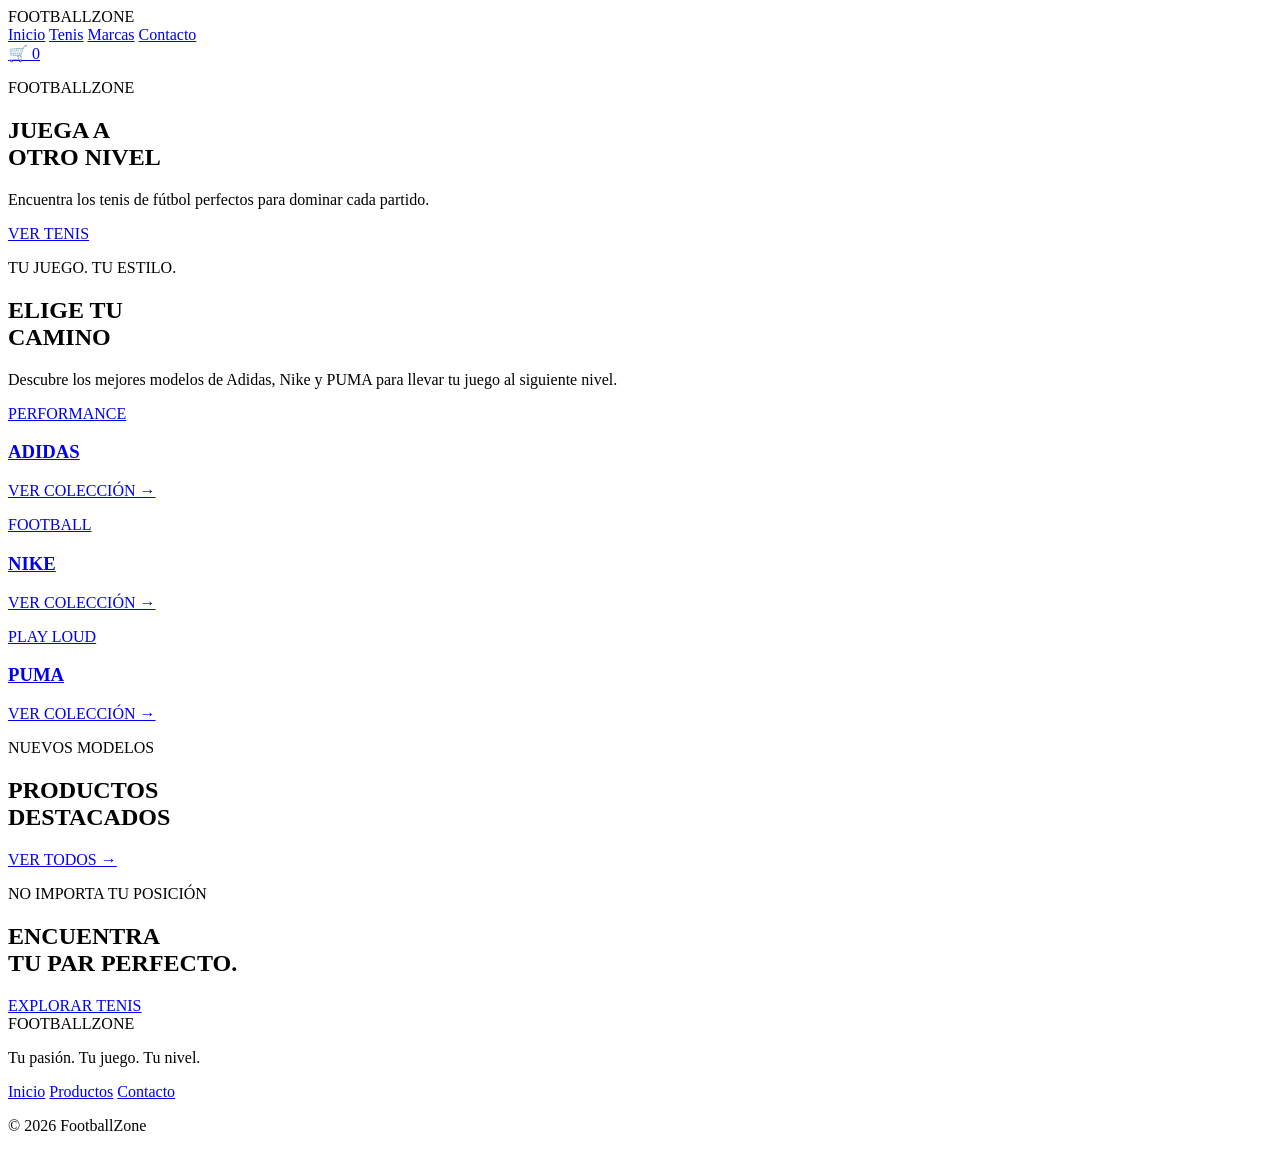
==== commit ea4ad7a0: "index.html" ====
--- a/index.html
+++ b/index.html
@@ -4,1545 +4,176 @@
     <meta charset="UTF-8">
     <meta name="viewport" content="width=device-width, initial-scale=1.0">
 
-    <title>FutbolZone | Tenis de Fútbol</title>
+    <title>FootballZone | Tenis de Fútbol</title>
 
-    <style>
+    <link rel="stylesheet" href="style.css">
 
-        * {
-            margin: 0;
-            padding: 0;
-            box-sizing: border-box;
-            font-family: Arial, Helvetica, sans-serif;
-        }
-
-        html {
-            scroll-behavior: smooth;
-        }
-
-        body {
-            background: #f5f5f5;
-            color: #171717;
-        }
-
-        /* =========================
-           NAVBAR
-        ========================= */
-
-        header {
-            position: sticky;
-            top: 0;
-            z-index: 1000;
-            background: #101010;
-            color: white;
-            box-shadow: 0 3px 15px rgba(0,0,0,.25);
-        }
-
-        .navbar {
-            max-width: 1200px;
-            margin: auto;
-            height: 75px;
-            display: flex;
-            align-items: center;
-            justify-content: space-between;
-            padding: 0 25px;
-        }
-
-        .logo {
-            font-size: 28px;
-            font-weight: bold;
-        }
-
-        .logo span {
-            color: #00d95f;
-        }
-
-        nav {
-            display: flex;
-            align-items: center;
-            gap: 30px;
-        }
-
-        nav a {
-            color: white;
-            text-decoration: none;
-            font-weight: bold;
-            cursor: pointer;
-            transition: .3s;
-        }
-
-        nav a:hover {
-            color: #00d95f;
-        }
-
-        .cart-button {
-            background: #00d95f;
-            border: none;
-            padding: 13px 20px;
-            border-radius: 8px;
-            color: white;
-            font-size: 15px;
-            font-weight: bold;
-            cursor: pointer;
-            transition: .3s;
-        }
-
-        .cart-button:hover {
-            background: #00b94f;
-            transform: translateY(-2px);
-        }
-
-        /* =========================
-           PAGINAS
-        ========================= */
-
-        .page {
-            display: none;
-            min-height: 80vh;
-        }
-
-        .page.active {
-            display: block;
-        }
-
-        /* =========================
-           HERO
-        ========================= */
-
-        .hero {
-            height: 520px;
-            background:
-                linear-gradient(rgba(0,0,0,.60), rgba(0,0,0,.65)),
-                url("https://images.unsplash.com/photo-1579952363873-27f3bade9f55?auto=format&fit=crop&w=1600&q=85");
-            background-size: cover;
-            background-position: center;
-            display: flex;
-            align-items: center;
-            justify-content: center;
-            text-align: center;
-            color: white;
-        }
-
-        .hero-content {
-            max-width: 800px;
-            padding: 20px;
-        }
-
-        .hero h1 {
-            font-size: 58px;
-            margin-bottom: 20px;
-        }
-
-        .hero h1 span {
-            color: #00d95f;
-        }
-
-        .hero p {
-            font-size: 21px;
-            margin-bottom: 30px;
-        }
-
-        .main-button {
-            background: #00d95f;
-            color: white;
-            border: none;
-            padding: 16px 30px;
-            border-radius: 8px;
-            font-size: 17px;
-            font-weight: bold;
-            cursor: pointer;
-            transition: .3s;
-        }
-
-        .main-button:hover {
-            transform: scale(1.05);
-            background: #00b94f;
-        }
-
-        /* =========================
-           SECCIONES
-        ========================= */
-
-        .section {
-            max-width: 1200px;
-            margin: auto;
-            padding: 70px 25px;
-        }
-
-        .section-title {
-            text-align: center;
-            margin-bottom: 40px;
-        }
-
-        .section-title h2 {
-            font-size: 38px;
-            margin-bottom: 10px;
-        }
-
-        .section-title p {
-            color: #666;
-            font-size: 17px;
-        }
-
-        /* =========================
-           PRODUCTOS
-        ========================= */
-
-        .products {
-            display: grid;
-            grid-template-columns: repeat(4, 1fr);
-            gap: 25px;
-        }
-
-        .product {
-            background: white;
-            border-radius: 15px;
-            overflow: hidden;
-            box-shadow: 0 5px 20px rgba(0,0,0,.08);
-            transition: .3s;
-            position: relative;
-        }
-
-        .product:hover {
-            transform: translateY(-7px);
-            box-shadow: 0 12px 30px rgba(0,0,0,.15);
-        }
-
-        .product-image {
-            height: 220px;
-            background: #f1f1f1;
-            display: flex;
-            align-items: center;
-            justify-content: center;
-            overflow: hidden;
-        }
-
-        .product-image img {
-            width: 100%;
-            height: 100%;
-            object-fit: cover;
-            transition: .4s;
-        }
-
-        .product:hover img {
-            transform: scale(1.08);
-        }
-
-        .brand {
-            position: absolute;
-            top: 12px;
-            left: 12px;
-            background: #111;
-            color: white;
-            padding: 6px 10px;
-            border-radius: 20px;
-            font-size: 12px;
-            font-weight: bold;
-        }
-
-        .product-info {
-            padding: 20px;
-        }
-
-        .product-info h3 {
-            margin-bottom: 8px;
-            font-size: 18px;
-        }
-
-        .product-info p {
-            color: #777;
-            font-size: 14px;
-            margin-bottom: 12px;
-        }
-
-        .price {
-            font-size: 22px;
-            font-weight: bold;
-            margin-bottom: 15px;
-        }
-
-        .add-button {
-            width: 100%;
-            padding: 12px;
-            background: #111;
-            color: white;
-            border: none;
-            border-radius: 7px;
-            cursor: pointer;
-            font-weight: bold;
-            transition: .3s;
-        }
-
-        .add-button:hover {
-            background: #00d95f;
-        }
-
-        /* =========================
-           CATALOGO
-        ========================= */
-
-        .catalog-header {
-            padding: 55px 25px 25px;
-            max-width: 1200px;
-            margin: auto;
-        }
-
-        .catalog-header h1 {
-            font-size: 42px;
-            margin-bottom: 10px;
-        }
-
-        .filters {
-            display: flex;
-            gap: 15px;
-            margin: 25px 0 40px;
-        }
-
-        .search {
-            flex: 1;
-            padding: 15px;
-            border: 1px solid #ddd;
-            border-radius: 8px;
-            font-size: 16px;
-        }
-
-        .filter {
-            padding: 15px;
-            border: 1px solid #ddd;
-            border-radius: 8px;
-            background: white;
-            font-size: 16px;
-        }
-
-        /* =========================
-           MARCAS
-        ========================= */
-
-        .brands {
-            background: #111;
-            color: white;
-            padding: 35px 20px;
-        }
-
-        .brands-container {
-            max-width: 1000px;
-            margin: auto;
-            display: flex;
-            justify-content: space-around;
-            text-align: center;
-            font-size: 25px;
-            font-weight: bold;
-        }
-
-        .adidas {
-            color: white;
-        }
-
-        .nike {
-            font-style: italic;
-        }
-
-        .puma {
-            color: #ddd;
-        }
-
-        /* =========================
-           CONTACTO
-        ========================= */
-
-        .contact-container {
-            max-width: 850px;
-            margin: auto;
-            padding: 70px 25px;
-        }
-
-        .contact-box {
-            background: white;
-            padding: 40px;
-            border-radius: 15px;
-            box-shadow: 0 5px 25px rgba(0,0,0,.08);
-        }
-
-        .contact-box h1 {
-            text-align: center;
-            margin-bottom: 10px;
-        }
-
-        .contact-box > p {
-            text-align: center;
-            color: #777;
-            margin-bottom: 30px;
-        }
-
-        .form-group {
-            margin-bottom: 20px;
-        }
-
-        .form-group label {
-            display: block;
-            margin-bottom: 8px;
-            font-weight: bold;
-        }
-
-        .form-group input,
-        .form-group textarea {
-            width: 100%;
-            padding: 14px;
-            border: 1px solid #ddd;
-            border-radius: 7px;
-            font-size: 15px;
-        }
-
-        .form-group textarea {
-            height: 120px;
-            resize: vertical;
-        }
-
-        /* =========================
-           CONFIRMACION
-        ========================= */
-
-        .confirmation {
-            display: none;
-            text-align: center;
-            padding: 60px 20px;
-        }
-
-        .confirmation.show {
-            display: block;
-        }
-
-        .check {
-            width: 90px;
-            height: 90px;
-            margin: auto;
-            background: #00d95f;
-            border-radius: 50%;
-            display: flex;
-            justify-content: center;
-            align-items: center;
-            color: white;
-            font-size: 50px;
-            margin-bottom: 25px;
-        }
-
-        .confirmation h2 {
-            font-size: 36px;
-            margin-bottom: 15px;
-        }
-
-        .confirmation p {
-            color: #666;
-            margin-bottom: 10px;
-        }
-
-        .order-number {
-            font-weight: bold;
-            font-size: 20px;
-            margin: 20px;
-        }
-
-        /* =========================
-           CARRITO
-        ========================= */
-
-        .cart-modal {
-            display: none;
-            position: fixed;
-            z-index: 2000;
-            inset: 0;
-            background: rgba(0,0,0,.65);
-            justify-content: flex-end;
-        }
-
-        .cart-modal.show {
-            display: flex;
-        }
-
-        .cart {
-            width: 420px;
-            max-width: 100%;
-            background: white;
-            height: 100%;
-            padding: 30px;
-            overflow-y: auto;
-            animation: slideIn .3s ease;
-        }
-
-        @keyframes slideIn {
-            from {
-                transform: translateX(100%);
-            }
-
-            to {
-                transform: translateX(0);
-            }
-        }
-
-        .cart-header {
-            display: flex;
-            justify-content: space-between;
-            align-items: center;
-            margin-bottom: 25px;
-        }
-
-        .close {
-            background: none;
-            border: none;
-            font-size: 28px;
-            cursor: pointer;
-        }
-
-        .cart-item {
-            display: flex;
-            gap: 12px;
-            border-bottom: 1px solid #eee;
-            padding: 15px 0;
-        }
-
-        .cart-item img {
-            width: 70px;
-            height: 70px;
-            object-fit: cover;
-            border-radius: 8px;
-        }
-
-        .cart-item-info {
-            flex: 1;
-        }
-
-        .cart-item-info h4 {
-            margin-bottom: 5px;
-        }
-
-        .quantity {
-            display: flex;
-            gap: 8px;
-            align-items: center;
-            margin-top: 8px;
-        }
-
-        .quantity button {
-            width: 25px;
-            height: 25px;
-            border: none;
-            background: #eee;
-            border-radius: 4px;
-            cursor: pointer;
-        }
-
-        .remove {
-            color: #e00000;
-            background: none;
-            border: none;
-            cursor: pointer;
-        }
-
-        .cart-total {
-            margin-top: 25px;
-            padding-top: 20px;
-            border-top: 2px solid #111;
-            display: flex;
-            justify-content: space-between;
-            font-size: 22px;
-            font-weight: bold;
-        }
-
-        .empty-cart {
-            text-align: center;
-            color: #777;
-            padding: 50px 10px;
-        }
-
-        /* =========================
-           FOOTER
-        ========================= */
-
-        footer {
-            background: #101010;
-            color: white;
-            padding: 45px 20px;
-            text-align: center;
-        }
-
-        footer .logo {
-            margin-bottom: 15px;
-        }
-
-        footer p {
-            color: #aaa;
-        }
-
-        /* =========================
-           RESPONSIVE
-        ========================= */
-
-        @media(max-width: 900px) {
-
-            .products {
-                grid-template-columns: repeat(2, 1fr);
-            }
-
-            .hero h1 {
-                font-size: 42px;
-            }
-
-        }
-
-        @media(max-width: 600px) {
-
-            .navbar {
-                padding: 0 15px;
-            }
-
-            nav {
-                gap: 10px;
-            }
-
-            nav a {
-                font-size: 13px;
-            }
-
-            .cart-button {
-                padding: 10px;
-            }
-
-            .products {
-                grid-template-columns: 1fr;
-            }
-
-            .hero {
-                height: 450px;
-            }
-
-            .hero h1 {
-                font-size: 36px;
-            }
-
-            .hero p {
-                font-size: 17px;
-            }
-
-            .filters {
-                flex-direction: column;
-            }
-
-            .brands-container {
-                flex-direction: column;
-                gap: 20px;
-            }
-
-        }
-
-    </style>
+    <link rel="preconnect" href="https://fonts.googleapis.com">
+    <link rel="preconnect" href="https://fonts.gstatic.com" crossorigin>
+    <link href="https://fonts.googleapis.com/css2?family=Montserrat:wght@400;500;600;700;800;900&display=swap" rel="stylesheet">
 </head>
 
 <body>
 
-<!-- =========================
-     NAVBAR
-========================= -->
+<header class="navbar">
 
-<header>
+    <div class="logo">
+        FOOTBALL<span>ZONE</span>
+    </div>
 
-    <div class="navbar">
+    <nav>
+        <a href="index.html">Inicio</a>
+        <a href="productos.html">Tenis</a>
+        <a href="#marcas">Marcas</a>
+        <a href="contacto.html">Contacto</a>
+    </nav>
 
-        <div class="logo">
-            Football<span>Zone</span>
-        </div>
-
-        <nav>
-            <a onclick="showPage('home')">Inicio</a>
-            <a onclick="showPage('catalog')">Tenis</a>
-            <a onclick="showPage('contact')">Contacto</a>
-
-            <button class="cart-button" onclick="openCart()">
-                🛒 Carrito (<span id="cart-count">0</span>)
-            </button>
-        </nav>
-
-    </div>
+    <a href="contacto.html" class="cart-button">
+        🛒 <span id="cart-count">0</span>
+    </a>
 
 </header>
 
 
-<!-- =========================
-     PAGINA INICIO
-========================= -->
+<section class="hero">
 
-<main id="home" class="page active">
+    <div class="hero-content">
 
-    <section class="hero">
+        <p class="hero-small">FOOTBALLZONE</p>
 
-        <div class="hero-content">
-
-            <h1>
-                Juega a otro <span>nivel</span>
-            </h1>
-
-            <p>
-                Encuentra los tenis de fútbol ideales para tu estilo de juego.
-            </p>
-
-            <button class="main-button" onclick="showPage('catalog')">
-                Ver tenis
-            </button>
-
-        </div>
-
-    </section>
-
-
-    <section class="section">
-
-        <div class="section-title">
-
-            <h2>Tenis destacados</h2>
-
-            <p>
-                Los modelos favoritos para dominar la cancha.
-            </p>
-
-        </div>
-
-        <div class="products" id="featured-products"></div>
-
-    </section>
-
-
-    <section class="brands">
-
-        <div class="brands-container">
-
-            <div class="adidas">adidas</div>
-
-            <div class="nike">NIKE</div>
-
-            <div class="puma">PUMA</div>
-
-        </div>
-
-    </section>
-
-</main>
-
-
-<!-- =========================
-     CATALOGO
-========================= -->
-
-<main id="catalog" class="page">
-
-    <div class="catalog-header">
-
-        <h1>Todos los tenis</h1>
+        <h1>
+            JUEGA A<br>
+            OTRO NIVEL
+        </h1>
 
         <p>
-            Elige tus próximos tenis y prepárate para jugar.
+            Encuentra los tenis de fútbol perfectos
+            para dominar cada partido.
         </p>
 
-        <div class="filters">
-
-            <input
-                type="text"
-                id="search"
-                class="search"
-                placeholder="Buscar tenis..."
-                onkeyup="filterProducts()"
-            >
-
-            <select
-                id="brandFilter"
-                class="filter"
-                onchange="filterProducts()"
-            >
-
-                <option value="all">
-                    Todas las marcas
-                </option>
-
-                <option value="Adidas">
-                    Adidas
-                </option>
-
-                <option value="Nike">
-                    Nike
-                </option>
-
-                <option value="Puma">
-                    Puma
-                </option>
-
-            </select>
-
-        </div>
-
-        <div class="products" id="all-products"></div>
+        <a href="productos.html" class="main-button">
+            VER TENIS
+        </a>
 
     </div>
 
-</main>
+</section>
 
 
-<!-- =========================
-     CONTACTO
-========================= -->
+<section class="intro">
 
-<main id="contact" class="page">
+    <p class="section-label">TU JUEGO. TU ESTILO.</p>
 
-    <div class="contact-container">
+    <h2>
+        ELIGE TU<br>
+        <span>CAMINO</span>
+    </h2>
 
-        <div id="contact-form-box" class="contact-box">
+    <p class="intro-text">
+        Descubre los mejores modelos de Adidas, Nike y PUMA
+        para llevar tu juego al siguiente nivel.
+    </p>
 
-            <h1>Finaliza tu compra</h1>
+</section>
 
-            <p>
-                Completa tus datos para confirmar tu pedido.
-            </p>
 
-            <form id="purchase-form">
+<section class="brands" id="marcas">
 
-                <div class="form-group">
+    <a href="productos.html?marca=Adidas" class="brand-card adidas">
+        <div>
+            <p>PERFORMANCE</p>
+            <h3>ADIDAS</h3>
+            <span>VER COLECCIÓN →</span>
+        </div>
+    </a>
 
-                    <label>Nombre completo</label>
+    <a href="productos.html?marca=Nike" class="brand-card nike">
+        <div>
+            <p>FOOTBALL</p>
+            <h3>NIKE</h3>
+            <span>VER COLECCIÓN →</span>
+        </div>
+    </a>
 
-                    <input
-                        type="text"
-                        id="name"
-                        placeholder="Escribe tu nombre"
-                        required
-                    >
+    <a href="productos.html?marca=PUMA" class="brand-card puma">
+        <div>
+            <p>PLAY LOUD</p>
+            <h3>PUMA</h3>
+            <span>VER COLECCIÓN →</span>
+        </div>
+    </a>
 
-                </div>
+</section>
 
-                <div class="form-group">
 
-                    <label>Correo electrónico</label>
+<section class="featured">
 
-                    <input
-                        type="email"
-                        id="email"
-                        placeholder="correo@ejemplo.com"
-                        required
-                    >
+    <div class="section-title">
 
-                </div>
+        <div>
+            <p class="section-label">NUEVOS MODELOS</p>
 
-                <div class="form-group">
-
-                    <label>Dirección de entrega</label>
-
-                    <input
-                        type="text"
-                        id="address"
-                        placeholder="Calle, número, ciudad"
-                        required
-                    >
-
-                </div>
-
-                <div class="form-group">
-
-                    <label>Mensaje / indicaciones</label>
-
-                    <textarea
-                        placeholder="Alguna indicación para tu pedido..."
-                    ></textarea>
-
-                </div>
-
-                <button class="main-button" type="submit">
-                    Confirmar compra
-                </button>
-
-            </form>
-
+            <h2>
+                PRODUCTOS<br>
+                <span>DESTACADOS</span>
+            </h2>
         </div>
 
-
-        <!-- CONFIRMACION -->
-
-        <div id="confirmation" class="confirmation">
-
-            <div class="check">
-                ✓
-            </div>
-
-            <h2>¡Gracias por tu compra!</h2>
-
-            <p>
-                Tu pedido ha sido registrado correctamente.
-            </p>
-
-            <div class="order-number">
-                Número de pedido:
-                <span id="order-number"></span>
-            </div>
-
-            <p>
-                Te enviaremos la información de tu pedido
-                a tu correo electrónico.
-            </p>
-
-            <br>
-
-            <button
-                class="main-button"
-                onclick="showPage('home')"
-            >
-                Volver al inicio
-            </button>
-
-        </div>
+        <a href="productos.html" class="outline-button">
+            VER TODOS →
+        </a>
 
     </div>
 
-</main>
+    <div id="featured-products" class="product-grid"></div>
+
+</section>
 
 
-<!-- =========================
-     CARRITO
-========================= -->
+<section class="banner">
 
-<div id="cart-modal" class="cart-modal">
+    <div>
 
-    <div class="cart">
+        <p>NO IMPORTA TU POSICIÓN</p>
 
-        <div class="cart-header">
+        <h2>
+            ENCUENTRA<br>
+            TU PAR PERFECTO.
+        </h2>
 
-            <h2>Tu carrito</h2>
-
-            <button
-                class="close"
-                onclick="closeCart()"
-            >
-                ×
-            </button>
-
-        </div>
-
-        <div id="cart-items"></div>
-
-        <div class="cart-total">
-
-            <span>Total</span>
-
-            <span id="cart-total">
-                $0
-            </span>
-
-        </div>
-
-        <br>
-
-        <button
-            class="main-button"
-            style="width:100%"
-            onclick="goToCheckout()"
-        >
-            Finalizar compra
-        </button>
+        <a href="productos.html" class="main-button">
+            EXPLORAR TENIS
+        </a>
 
     </div>
 
-</div>
+</section>
 
-
-<!-- =========================
-     FOOTER
-========================= -->
 
 <footer>
 
-    <div class="logo">
-        Football<span>Zone</span>
+    <div class="footer-logo">
+        FOOTBALL<span>ZONE</span>
     </div>
 
     <p>
-        Tu pasión. Tu juego. Tus tenis.
+        Tu pasión. Tu juego. Tu nivel.
     </p>
 
-    <br>
+    <div class="footer-links">
+        <a href="index.html">Inicio</a>
+        <a href="productos.html">Productos</a>
+        <a href="contacto.html">Contacto</a>
+    </div>
 
-    <p>
-        © 2026 FootballZone - Proyecto escolar
+    <p class="copyright">
+        © 2026 FootballZone
     </p>
 
 </footer>
 
 
-<script>
-
-    /* ==========================================
-       PRODUCTOS
-    ========================================== */
-
-    const products = [
-
-        {
-            id: 1,
-            name: "Adidas Predator Elite",
-            brand: "Adidas",
-            price: 3299,
-            image: "https://images.unsplash.com/photo-1552346154-21d32810aba3?auto=format&fit=crop&w=800&q=85"
-        },
-
-        {
-            id: 2,
-            name: "Adidas Copa Pure",
-            brand: "Adidas",
-            price: 2799,
-            image: "https://images.unsplash.com/photo-1600185365483-26d7a4cc7519?auto=format&fit=crop&w=800&q=85"
-        },
-
-        {
-            id: 3,
-            name: "Adidas X Crazyfast",
-            brand: "Adidas",
-            price: 2999,
-            image: "https://images.unsplash.com/photo-1495555961986-6d4c1ecb7be3?auto=format&fit=crop&w=800&q=85"
-        },
-
-        {
-            id: 4,
-            name: "Adidas F50 League",
-            brand: "Adidas",
-            price: 1899,
-            image: "https://images.unsplash.com/photo-1542291026-7eec264c27ff?auto=format&fit=crop&w=800&q=85"
-        },
-
-        {
-            id: 5,
-            name: "Nike Mercurial Vapor",
-            brand: "Nike",
-            price: 3299,
-            image: "https://images.unsplash.com/photo-1460353581641-37baddab0fa2?auto=format&fit=crop&w=800&q=85"
-        },
-
-        {
-            id: 6,
-            name: "Nike Phantom GX",
-            brand: "Nike",
-            price: 3499,
-            image: "https://images.unsplash.com/photo-1554068865-24cecd4e34b8?auto=format&fit=crop&w=800&q=85"
-        },
-
-        {
-            id: 7,
-            name: "Nike Tiempo Legend",
-            brand: "Nike",
-            price: 2899,
-            image: "https://images.unsplash.com/photo-1560769629-975ec94e6a86?auto=format&fit=crop&w=800&q=85"
-        },
-
-        {
-            id: 8,
-            name: "Nike Mercurial Superfly",
-            brand: "Nike",
-            price: 3999,
-            image: "https://images.unsplash.com/photo-1551107696-a4b0c5a0d9a2?auto=format&fit=crop&w=800&q=85"
-        },
-
-        {
-            id: 9,
-            name: "Puma Future Ultimate",
-            brand: "Puma",
-            price: 3099,
-            image: "https://images.unsplash.com/photo-1518002171953-a080ee817e1f?auto=format&fit=crop&w=800&q=85"
-        },
-
-        {
-            id: 10,
-            name: "Puma Ultra Ultimate",
-            brand: "Puma",
-            price: 2999,
-            image: "https://images.unsplash.com/photo-1608231387042-66d1773070a5?auto=format&fit=crop&w=800&q=85"
-        },
-
-        {
-            id: 11,
-            name: "Puma King Ultimate",
-            brand: "Puma",
-            price: 2799,
-            image: "https://images.unsplash.com/photo-1593032465175-481ac7f401a0?auto=format&fit=crop&w=800&q=85"
-        },
-
-        {
-            id: 12,
-            name: "Puma Future Match",
-            brand: "Puma",
-            price: 1999,
-            image: "https://images.unsplash.com/photo-1511886929837-354d827aae26?auto=format&fit=crop&w=800&q=85"
-        }
-
-    ];
-
-
-    /* ==========================================
-       CARRITO
-    ========================================== */
-
-    let cart = [];
-
-
-    /* ==========================================
-       FORMATO PRECIO
-    ========================================== */
-
-    function formatPrice(price) {
-
-        return "$" + price.toLocaleString("es-MX");
-
-    }
-
-
-    /* ==========================================
-       CREAR TARJETA DE PRODUCTO
-    ========================================== */
-
-    function productCard(product) {
-
-        return `
-
-            <div class="product">
-
-                <div class="brand">
-                    ${product.brand}
-                </div>
-
-                <div class="product-image">
-
-                    <img
-                        src="${product.image}"
-                        alt="${product.name}"
-                    >
-
-                </div>
-
-                <div class="product-info">
-
-                    <h3>
-                        ${product.name}
-                    </h3>
-
-                    <p>
-                        Tenis de fútbol
-                        ${product.brand}
-                    </p>
-
-                    <div class="price">
-                        ${formatPrice(product.price)}
-                    </div>
-
-                    <button
-                        class="add-button"
-                        onclick="addToCart(${product.id})"
-                    >
-                        Agregar al carrito
-                    </button>
-
-                </div>
-
-            </div>
-
-        `;
-
-    }
-
-
-    /* ==========================================
-       PRODUCTOS DESTACADOS
-    ========================================== */
-
-    function loadFeatured() {
-
-        const container =
-            document.getElementById("featured-products");
-
-        const featured =
-            products.slice(0, 4);
-
-        container.innerHTML =
-            featured.map(productCard).join("");
-
-    }
-
-
-    /* ==========================================
-       TODOS LOS PRODUCTOS
-    ========================================== */
-
-    function loadProducts(list = products) {
-
-        const container =
-            document.getElementById("all-products");
-
-        if (list.length === 0) {
-
-            container.innerHTML = `
-                <p style="
-                    grid-column:1/-1;
-                    text-align:center;
-                    padding:50px;
-                    color:#777;
-                ">
-                    No encontramos tenis con esa búsqueda.
-                </p>
-            `;
-
-            return;
-        }
-
-        container.innerHTML =
-            list.map(productCard).join("");
-
-    }
-
-
-    /* ==========================================
-       BUSCADOR Y FILTRO
-    ========================================== */
-
-    function filterProducts() {
-
-        const search =
-            document
-                .getElementById("search")
-                .value
-                .toLowerCase();
-
-        const brand =
-            document
-                .getElementById("brandFilter")
-                .value;
-
-        const filtered =
-            products.filter(product => {
-
-                const matchesSearch =
-                    product.name
-                        .toLowerCase()
-                        .includes(search);
-
-                const matchesBrand =
-                    brand === "all" ||
-                    product.brand === brand;
-
-                return matchesSearch && matchesBrand;
-
-            });
-
-        loadProducts(filtered);
-
-    }
-
-
-    /* ==========================================
-       AGREGAR AL CARRITO
-    ========================================== */
-
-    function addToCart(id) {
-
-        const product =
-            products.find(p => p.id === id);
-
-        const existing =
-            cart.find(item => item.id === id);
-
-        if (existing) {
-
-            existing.quantity++;
-
-        } else {
-
-            cart.push({
-                ...product,
-                quantity: 1
-            });
-
-        }
-
-        updateCart();
-
-        alert(
-            product.name +
-            " fue agregado al carrito."
-        );
-
-    }
-
-
-    /* ==========================================
-       ACTUALIZAR CARRITO
-    ========================================== */
-
-    function updateCart() {
-
-        const container =
-            document.getElementById("cart-items");
-
-        const count =
-            document.getElementById("cart-count");
-
-        const totalElement =
-            document.getElementById("cart-total");
-
-
-        let totalItems = 0;
-        let totalPrice = 0;
-
-
-        if (cart.length === 0) {
-
-            container.innerHTML = `
-                <div class="empty-cart">
-                    <h3>Tu carrito está vacío 🛒</h3>
-
-                    <p>
-                        Agrega algunos tenis para comenzar.
-                    </p>
-                </div>
-            `;
-
-        } else {
-
-            container.innerHTML =
-                cart.map((item, index) => {
-
-                    totalItems += item.quantity;
-
-                    totalPrice +=
-                        item.price * item.quantity;
-
-                    return `
-
-                        <div class="cart-item">
-
-                            <img
-                                src="${item.image}"
-                                alt="${item.name}"
-                            >
-
-                            <div class="cart-item-info">
-
-                                <h4>
-                                    ${item.name}
-                                </h4>
-
-                                <p>
-                                    ${formatPrice(item.price)}
-                                </p>
-
-                                <div class="quantity">
-
-                                    <button
-                                        onclick="changeQuantity(${index}, -1)"
-                                    >
-                                        -
-                                    </button>
-
-                                    <span>
-                                        ${item.quantity}
-                                    </span>
-
-                                    <button
-                                        onclick="changeQuantity(${index}, 1)"
-                                    >
-                                        +
-                                    </button>
-
-                                </div>
-
-                            </div>
-
-                            <button
-                                class="remove"
-                                onclick="removeFromCart(${index})"
-                            >
-                                🗑
-                            </button>
-
-                        </div>
-
-                    `;
-
-                }).join("");
-
-        }
-
-
-        count.innerText =
-            totalItems;
-
-        totalElement.innerText =
-            formatPrice(totalPrice);
-
-    }
-
-
-    /* ==========================================
-       CAMBIAR CANTIDAD
-    ========================================== */
-
-    function changeQuantity(index, amount) {
-
-        cart[index].quantity += amount;
-
-        if (cart[index].quantity <= 0) {
-
-            cart.splice(index, 1);
-
-        }
-
-        updateCart();
-
-    }
-
-
-    /* ==========================================
-       ELIMINAR PRODUCTO
-    ========================================== */
-
-    function removeFromCart(index) {
-
-        cart.splice(index, 1);
-
-        updateCart();
-
-    }
-
-
-    /* ==========================================
-       ABRIR CARRITO
-    ========================================== */
-
-    function openCart() {
-
-        document
-            .getElementById("cart-modal")
-            .classList.add("show");
-
-        updateCart();
-
-    }
-
-
-    /* ==========================================
-       CERRAR CARRITO
-    ========================================== */
-
-    function closeCart() {
-
-        document
-            .getElementById("cart-modal")
-            .classList.remove("show");
-
-    }
-
-
-    /* ==========================================
-       CAMBIAR DE PAGINA
-    ========================================== */
-
-    function showPage(page) {
-
-        document
-            .querySelectorAll(".page")
-            .forEach(section => {
-
-                section.classList.remove("active");
-
-            });
-
-
-        document
-            .getElementById(page)
-            .classList.add("active");
-
-
-        window.scrollTo({
-            top: 0,
-            behavior: "smooth"
-        });
-
-    }
-
-
-    /* ==========================================
-       IR A CHECKOUT
-    ========================================== */
-
-    function goToCheckout() {
-
-        if (cart.length === 0) {
-
-            alert(
-                "Tu carrito está vacío."
-            );
-
-            return;
-
-        }
-
-        closeCart();
-
-        showPage("contact");
-
-    }
-
-
-    /* ==========================================
-       CONFIRMAR COMPRA
-    ========================================== */
-
-    document
-        .getElementById("purchase-form")
-        .addEventListener("submit", function(event) {
-
-            event.preventDefault();
-
-
-            const orderNumber =
-                "FZ-" +
-                Math.floor(
-                    100000 +
-                    Math.random() * 900000
-                );
-
-
-            document
-                .getElementById("order-number")
-                .innerText =
-                orderNumber;
-
-
-            document
-                .getElementById("contact-form-box")
-                .style.display = "none";
-
-
-            document
-                .getElementById("confirmation")
-                .classList.add("show");
-
-
-            cart = [];
-
-            updateCart();
-
-        });
-
-
-    /* ==========================================
-       INICIO
-    ========================================== */
-
-    loadFeatured();
-
-    loadProducts();
-
-    updateCart();
-
-</script>
+<script src="script.js"></script>
 
 </body>
 </html>
